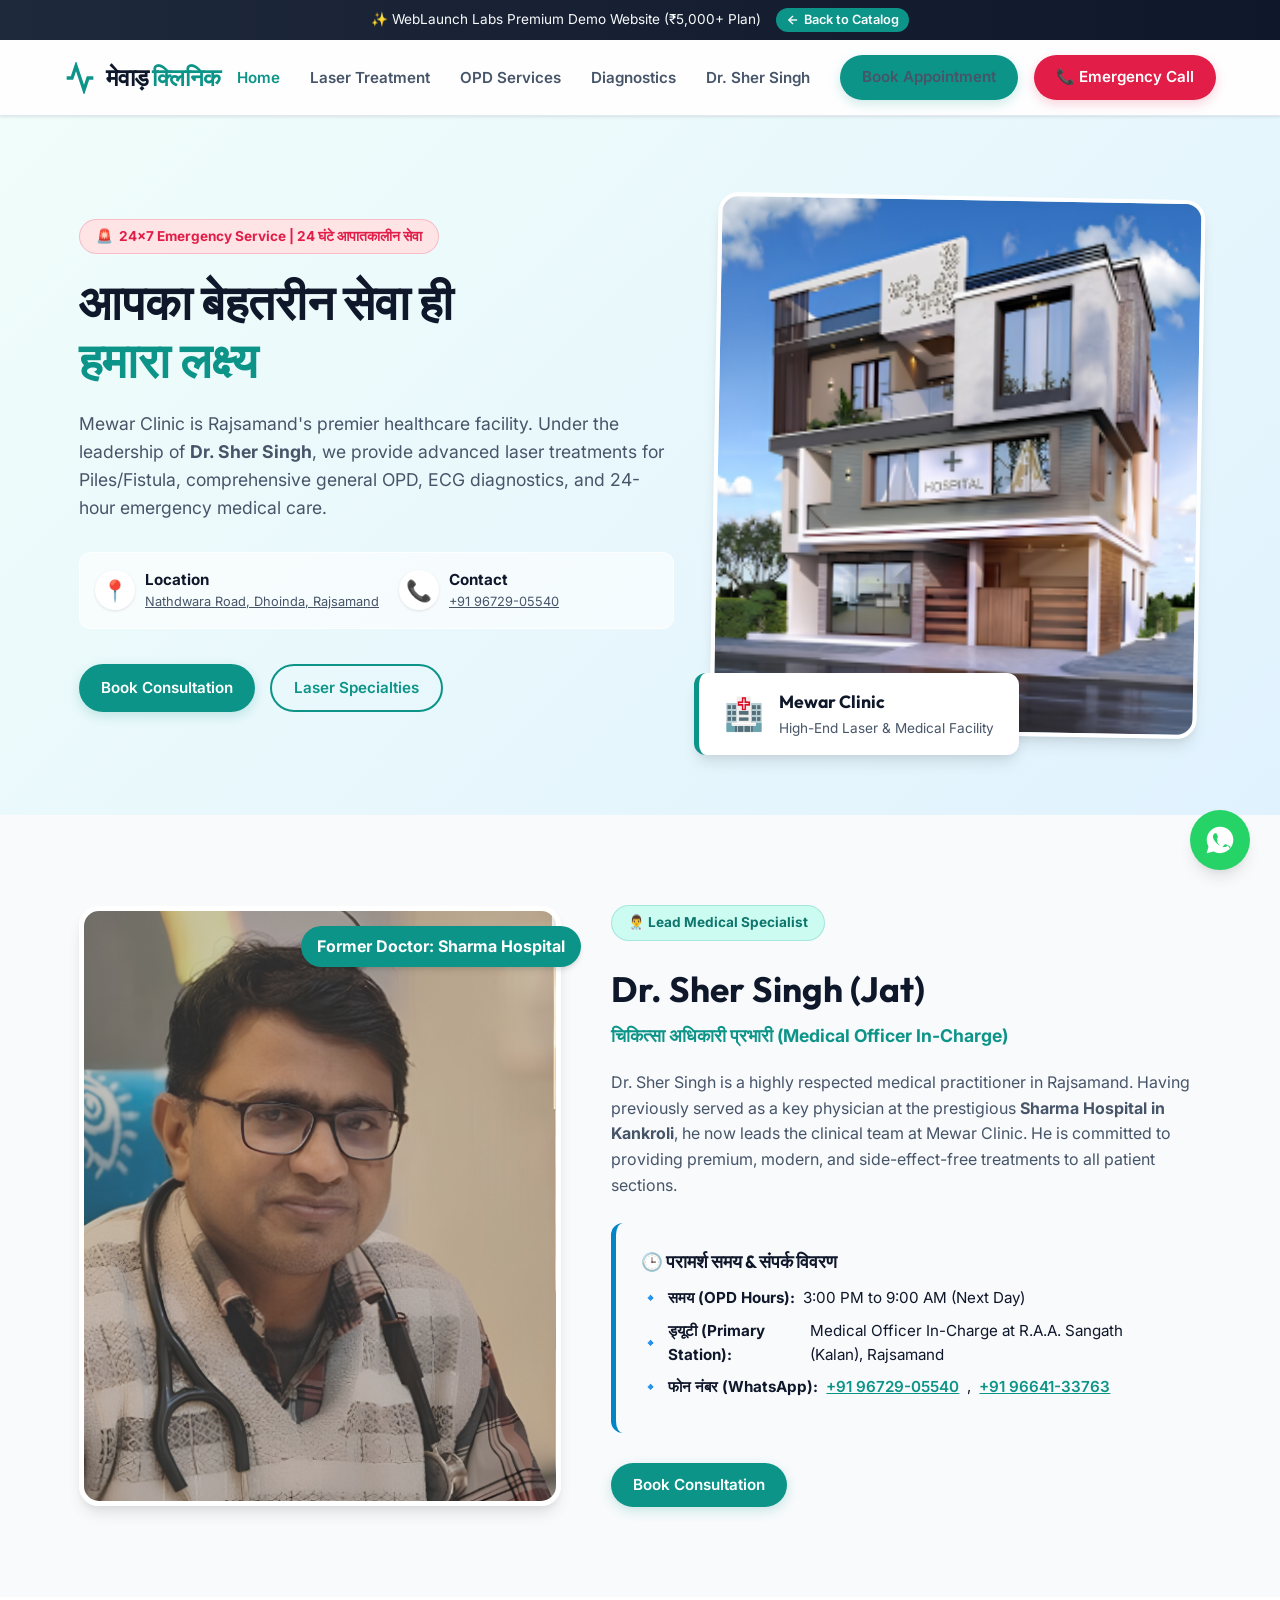
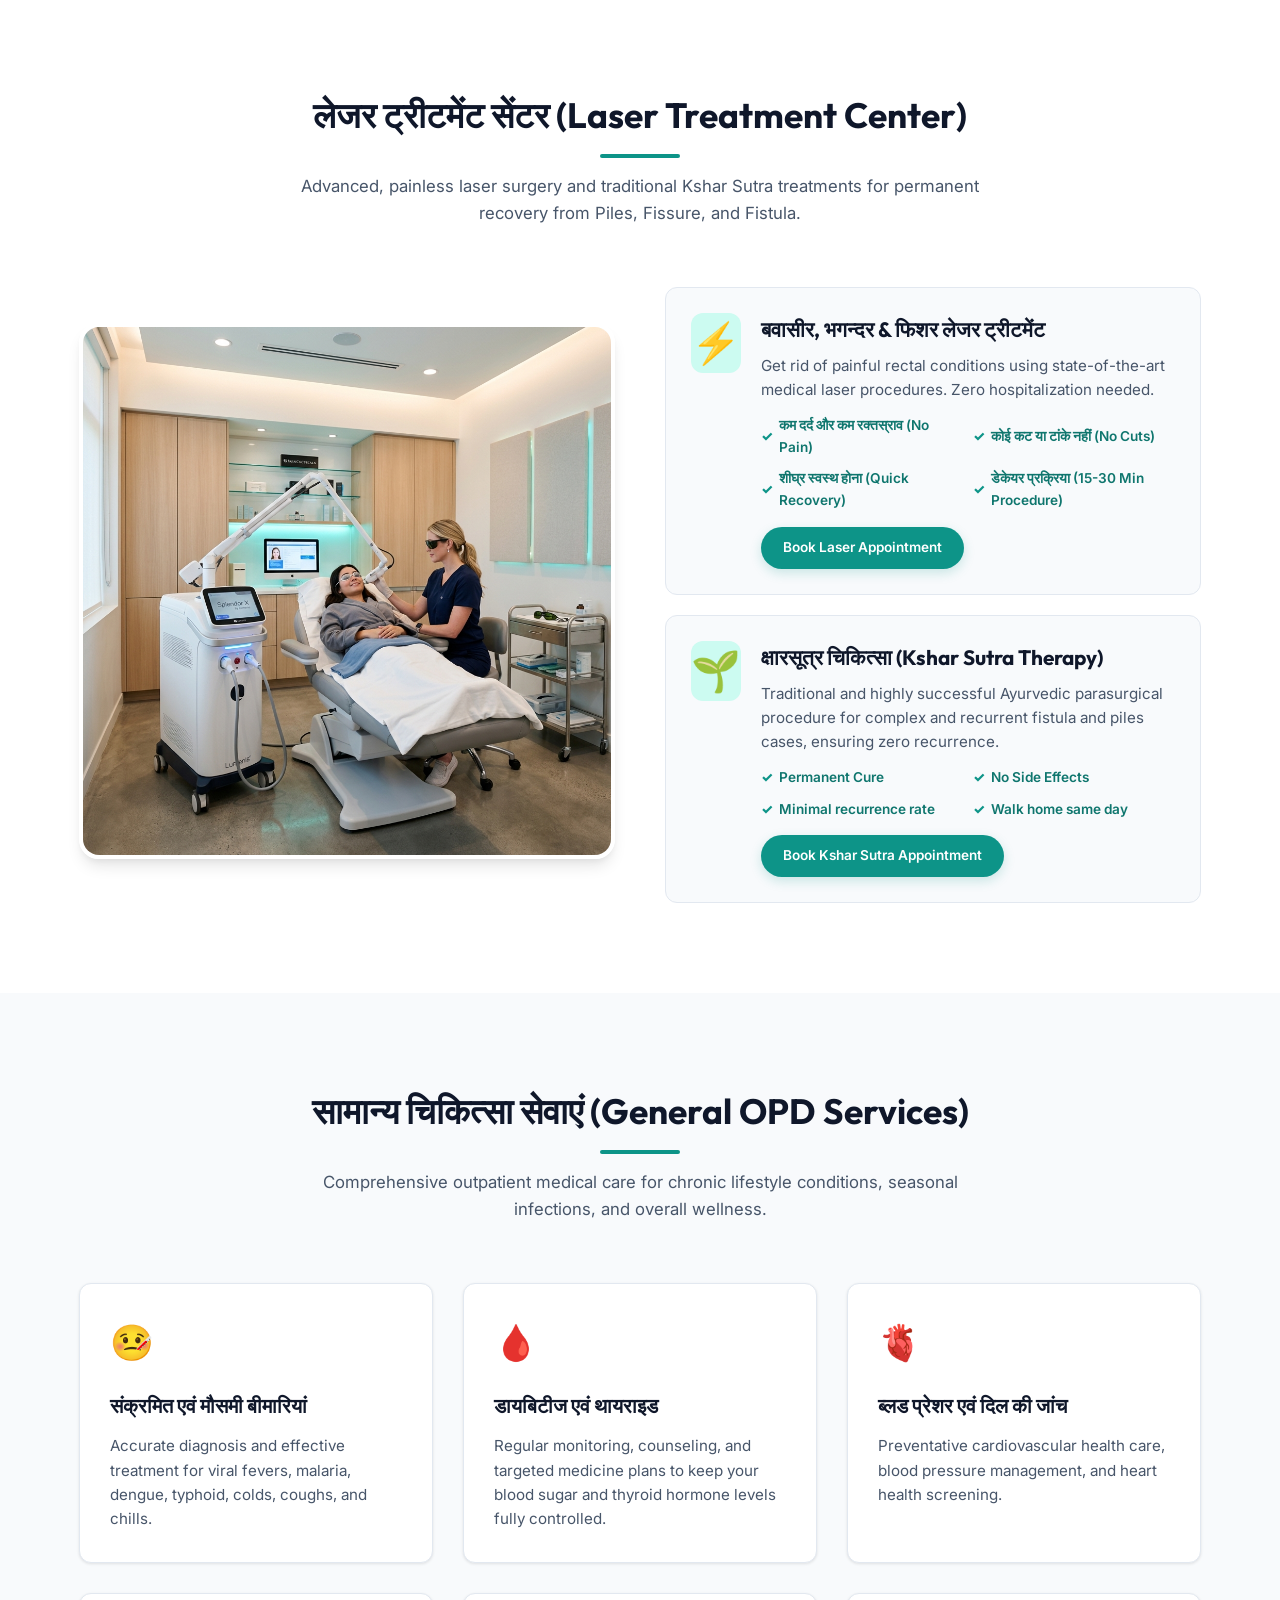
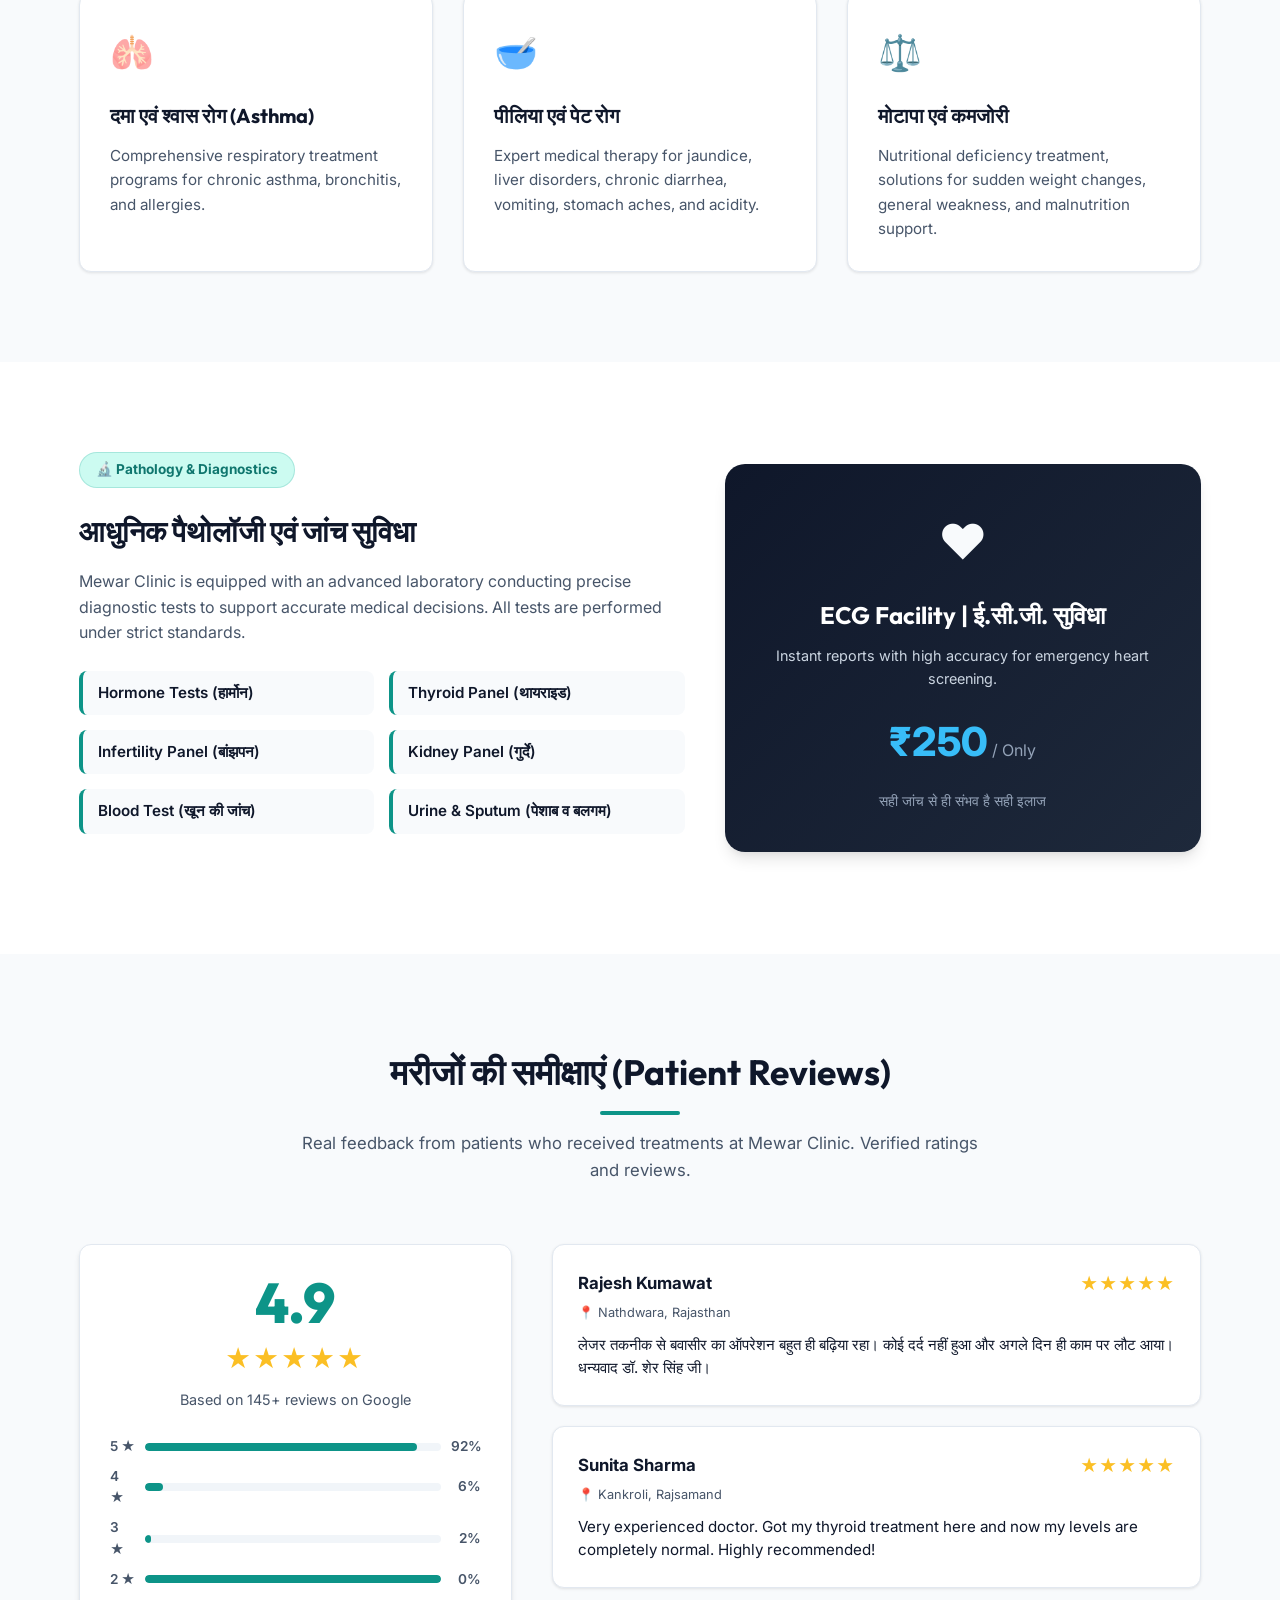
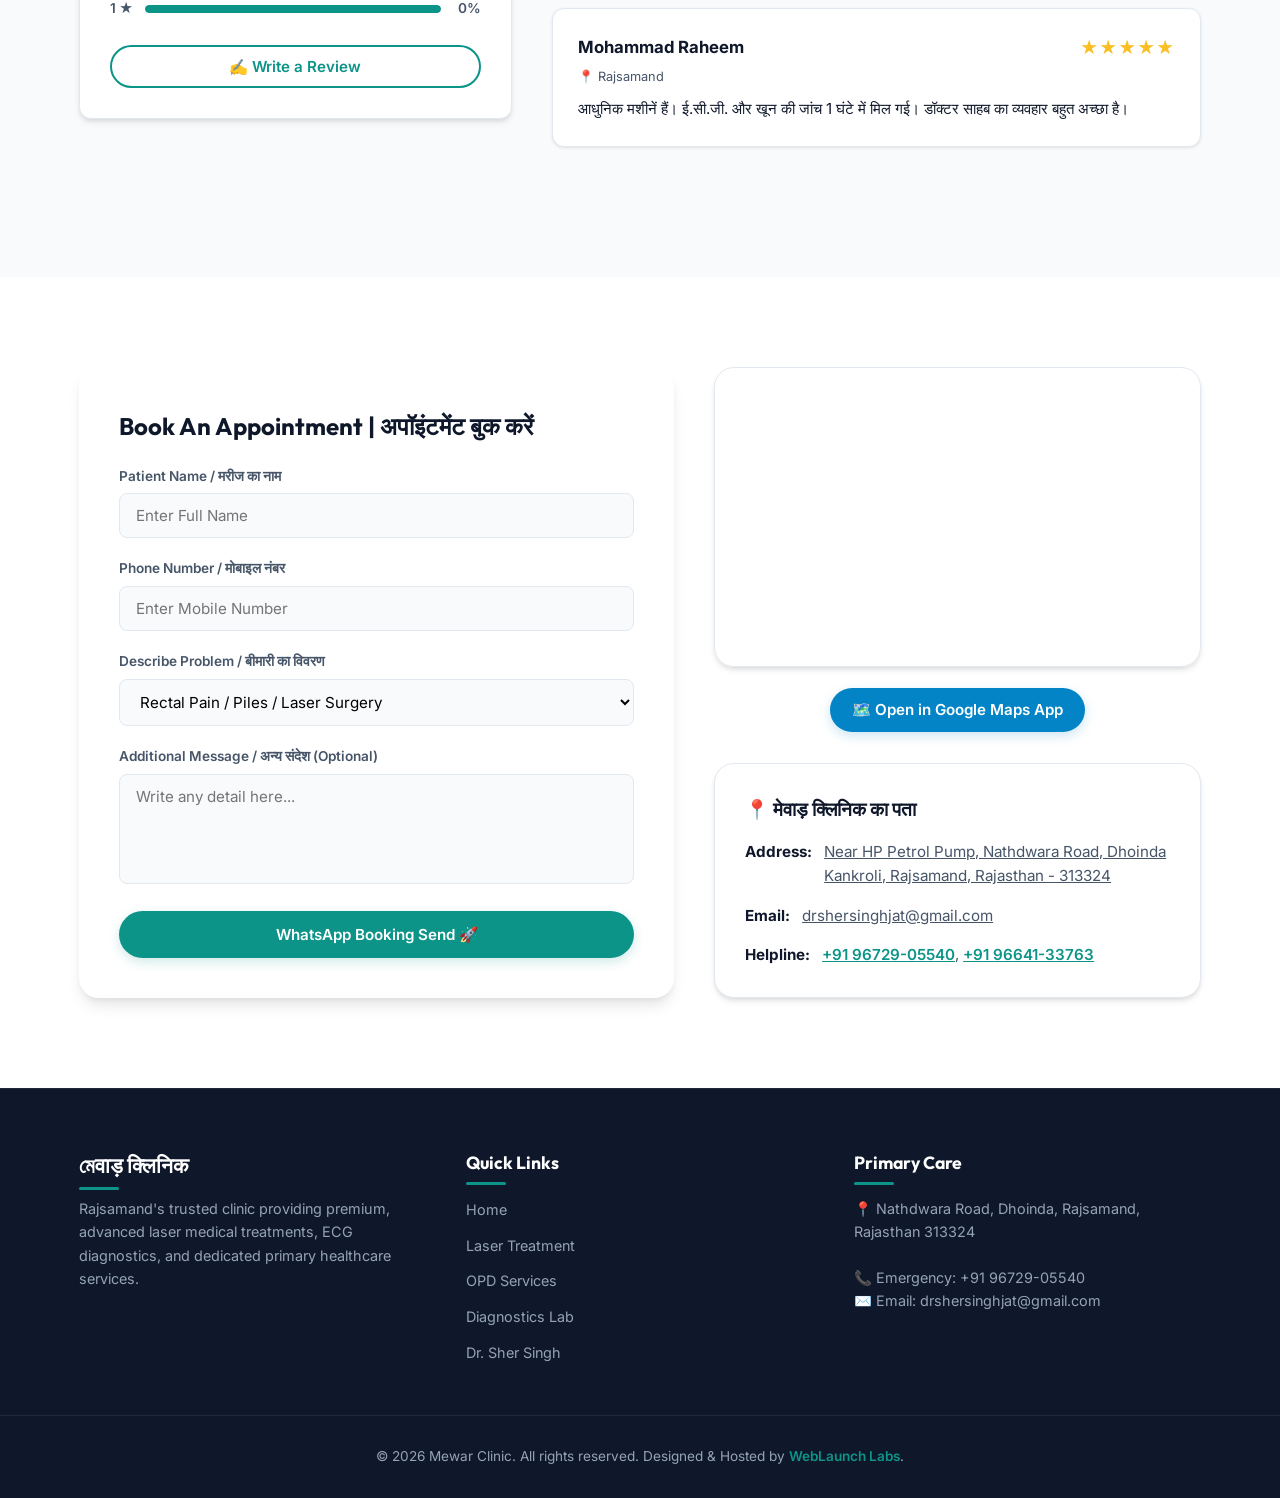
==== demos/mewar-clinic/index.html @ f798f48f "first commit" ====
<!DOCTYPE html>
<html lang="en">
<head>
    <meta charset="UTF-8">
    <meta name="viewport" content="width=device-width, initial-scale=1.0">
    <title>Mewar Clinic | Piles, Fistula & Laser Treatment Center Rajsamand</title>
    
    <!-- SEO Meta Tags -->
    <meta name="description" content="Mewar Clinic by Dr. Sher Singh in Rajsamand specializes in advanced laser treatments for Piles, Fissure, and Fistula (बवासीर, भगन्दर, फिशर). 24/7 Emergency Service, ECG, and blood testing available.">
    <meta name="keywords" content="Mewar Clinic, Dr Sher Singh, Sharma Hospital Kankroli, Piles laser treatment Rajsamand, Fistula treatment Rajsamand, Fissure doctor Rajsamand, ECG Rajsamand, Mewar clinic phone number">
    
    <!-- Premium Fonts -->
    <link rel="preconnect" href="https://fonts.googleapis.com">
    <link rel="preconnect" href="https://fonts.gstatic.com" crossorigin>
    <link href="https://fonts.googleapis.com/css2?family=Inter:wght@400;500;600&family=Outfit:wght@600;700;800;900&display=swap" rel="stylesheet">
    
    <!-- Custom Style -->
    <link rel="stylesheet" href="style.css?v=2">
    
    <!-- Favicon -->
    <link rel="icon" type="image/png" href="../../assets/logo.webp">

    <!-- Google tag (gtag.js) - Integrated for Premium Plan -->
    <script async src="https://www.googletagmanager.com/gtag/js?id=G-WWKTD41PLS"></script>
    <script>
      window.dataLayer = window.dataLayer || [];
      function gtag(){dataLayer.push(arguments);}
      gtag('js', new Date());
      gtag('config', 'G-WWKTD41PLS');
    </script>
</head>
<body>

    <!-- Showcase Navigation Bar (Go Back to Portfolio) -->
    <div class="showcase-banner">
        <span>✨ WebLaunch Labs Premium Demo Website (₹5,000+ Plan)</span>
        <a href="../../templates.html"><svg width="14" height="14" viewBox="0 0 24 24" fill="none" stroke="currentColor" stroke-width="2.5"><line x1="19" y1="12" x2="5" y2="12"/><polyline points="12 19 5 12 12 5"/></svg> Back to Catalog</a>
    </div>

    <!-- Header / Navigation -->
    <header>
        <div class="container nav-container">
            <div class="logo-container">
                <svg class="logo-icon" width="32" height="32" viewBox="0 0 24 24" fill="none" stroke="currentColor" stroke-width="2.5">
                    <path d="M22 12h-4l-3 9L9 3l-3 9H2"/>
                </svg>
                <div class="logo-text">मेवाड़ <span>क्लिनिक</span></div>
            </div>
            <button type="button" class="mobile-nav-toggle" aria-label="Toggle Menu" onclick="toggleMobileMenu()">☰</button>
            <nav>
                <ul class="nav-links">
                    <li><a href="#home" class="active">Home</a></li>
                    <li><a href="#laser-center">Laser Treatment</a></li>
                    <li><a href="#general-opd">OPD Services</a></li>
                    <li><a href="#diagnostics">Diagnostics</a></li>
                    <li><a href="#doctor">Dr. Sher Singh</a></li>
                    <li><a href="#contact" class="btn btn-primary btn-sm">Book Appointment</a></li>
                </ul>
            </nav>
            <a href="tel:+919672905540" class="btn btn-accent btn-sm-hide">📞 Emergency Call</a>
        </div>
    </header>

    <!-- Hero Section -->
    <section id="home" class="hero">
        <div class="container hero-grid">
            <div class="hero-content">
                <div class="badge badge-emergency">
                    <span>🚨</span> 24x7 Emergency Service | 24 घंटे आपातकालीन सेवा
                </div>
                <h1>आपका बेहतरीन सेवा ही <br><span>हमारा लक्ष्य</span></h1>
                <p>Mewar Clinic is Rajsamand's premier healthcare facility. Under the leadership of <strong>Dr. Sher Singh</strong>, we provide advanced laser treatments for Piles/Fistula, comprehensive general OPD, ECG diagnostics, and 24-hour emergency medical care.</p>
                
                <div class="hero-contact-info">
                    <a href="https://maps.app.goo.gl/G6PMLMfxPzQQ2zvZ6" target="_blank" class="info-item">
                        <div class="info-icon">📍</div>
                        <div>
                            <strong>Location</strong>
                            <p style="font-size: 0.8rem; margin: 0; text-decoration: underline;">Nathdwara Road, Dhoinda, Rajsamand</p>
                        </div>
                    </a>
                    <a href="tel:+919672905540" class="info-item">
                        <div class="info-icon">📞</div>
                        <div>
                            <strong>Contact</strong>
                            <p style="font-size: 0.8rem; margin: 0; text-decoration: underline;">+91 96729-05540</p>
                        </div>
                    </a>
                </div>

                <div class="hero-btns">
                    <a href="#contact" class="btn btn-primary">Book Consultation</a>
                    <a href="#laser-center" class="btn btn-outline">Laser Specialties</a>
                </div>
            </div>
            
            <div class="hero-image-container">
                <img src="assets/clinic_hero.png" alt="Mewar Clinic Building" class="hero-img">
                <div class="hero-card-floating">
                    <div class="floating-icon">🏥</div>
                    <div class="floating-text">
                        <h4>Mewar Clinic</h4>
                        <p>High-End Laser & Medical Facility</p>
                    </div>
                </div>
            </div>
        </div>
    </section>

    <!-- Doctor Profile Section -->
    <section id="doctor" class="section">
        <div class="container doctor-grid">
            <div class="doctor-img-container">
                <img src="assets/dr_sher_singh.png" alt="Dr. Sher Singh Jat" class="doctor-photo">
                <div class="doctor-experience-tag">Former Doctor: Sharma Hospital</div>
            </div>
            
            <div class="doctor-details">
                <span class="badge">👨‍⚕️ Lead Medical Specialist</span>
                <h3>Dr. Sher Singh (Jat)</h3>
                <div class="doctor-title">चिकित्सा अधिकारी प्रभारी (Medical Officer In-Charge)</div>
                
                <p class="doctor-bio">Dr. Sher Singh is a highly respected medical practitioner in Rajsamand. Having previously served as a key physician at the prestigious <strong>Sharma Hospital in Kankroli</strong>, he now leads the clinical team at Mewar Clinic. He is committed to providing premium, modern, and side-effect-free treatments to all patient sections.</p>
                
                <div class="doctor-info-box">
                    <h4>🕒 परामर्श समय & संपर्क विवरण</h4>
                    <ul>
                        <li><strong>समय (OPD Hours):</strong> 3:00 PM to 9:00 AM (Next Day)</li>
                        <li><strong>ड्यूटी (Primary Station):</strong> Medical Officer In-Charge at R.A.A. Sangath (Kalan), Rajsamand</li>
                        <li><strong>फोन नंबर (WhatsApp):</strong> <a href="tel:+919672905540" style="color: var(--primary); font-weight: 600; text-decoration: underline;">+91 96729-05540</a>, <a href="tel:+919664133763" style="color: var(--primary); font-weight: 600; text-decoration: underline;">+91 96641-33763</a></li>
                    </ul>
                </div>
                
                <a href="#contact" class="btn btn-primary">Book Consultation</a>
            </div>
        </div>
    </section>

    <!-- Laser treatment Section -->
    <section id="laser-center" class="section section-white">
        <div class="container">
            <div class="section-header">
                <h2>लेजर ट्रीटमेंट सेंटर (Laser Treatment Center)</h2>
                <p>Advanced, painless laser surgery and traditional Kshar Sutra treatments for permanent recovery from Piles, Fissure, and Fistula.</p>
            </div>
            
            <div class="specialty-grid">
                <div class="specialty-image">
                    <img src="assets/laser_treatment.png" alt="Modern Laser Surgery Room" class="specialty-img">
                </div>
                
                <div class="treatment-cards-container">
                    <!-- Card 1: Laser treatment -->
                    <div class="treatment-card">
                        <div class="treatment-icon">⚡</div>
                        <div class="treatment-info">
                            <h3>बवासीर, भगन्दर & फिशर लेजर ट्रीटमेंट</h3>
                            <p>Get rid of painful rectal conditions using state-of-the-art medical laser procedures. Zero hospitalization needed.</p>
                            <ul class="benefits-list">
                                <li>कम दर्द और कम रक्तस्राव (No Pain)</li>
                                <li>कोई कट या टांके नहीं (No Cuts)</li>
                                <li>शीघ्र स्वस्थ होना (Quick Recovery)</li>
                                <li>डेकेयर प्रक्रिया (15-30 Min Procedure)</li>
                            </ul>
                            <a href="#contact" class="btn btn-primary btn-sm" style="margin-top: 15px; font-size: 0.85rem;" onclick="selectProblem('Laser Surgery Inquiry (Piles/Fistula/Fissure)')">Book Laser Appointment</a>
                        </div>
                    </div>

                    <!-- Card 2: Kshar Sutra -->
                    <div class="treatment-card">
                        <div class="treatment-icon">🌱</div>
                        <div class="treatment-info">
                            <h3>क्षारसूत्र चिकित्सा (Kshar Sutra Therapy)</h3>
                            <p>Traditional and highly successful Ayurvedic parasurgical procedure for complex and recurrent fistula and piles cases, ensuring zero recurrence.</p>
                            <ul class="benefits-list">
                                <li>Permanent Cure</li>
                                <li>No Side Effects</li>
                                <li>Minimal recurrence rate</li>
                                <li>Walk home same day</li>
                            </ul>
                            <a href="#contact" class="btn btn-primary btn-sm" style="margin-top: 15px; font-size: 0.85rem;" onclick="selectProblem('Laser Surgery Inquiry (Piles/Fistula/Fissure)')">Book Kshar Sutra Appointment</a>
                        </div>
                    </div>
                </div>
            </div>
        </div>
    </section>

    <!-- General OPD Services Section -->
    <section id="general-opd" class="section">
        <div class="container">
            <div class="section-header">
                <h2>सामान्य चिकित्सा सेवाएं (General OPD Services)</h2>
                <p>Comprehensive outpatient medical care for chronic lifestyle conditions, seasonal infections, and overall wellness.</p>
            </div>
            
            <div class="opd-grid">
                <a href="#contact" class="opd-card" onclick="selectProblem('General OPD Consultation')" style="display: block; cursor: pointer;">
                    <div class="opd-icon">🤒</div>
                    <h3>संक्रमित एवं मौसमी बीमारियां</h3>
                    <p>Accurate diagnosis and effective treatment for viral fevers, malaria, dengue, typhoid, colds, coughs, and chills.</p>
                </a>
                
                <a href="#contact" class="opd-card" onclick="selectProblem('General OPD Consultation')" style="display: block; cursor: pointer;">
                    <div class="opd-icon">🩸</div>
                    <h3>डायबिटीज एवं थायराइड</h3>
                    <p>Regular monitoring, counseling, and targeted medicine plans to keep your blood sugar and thyroid hormone levels fully controlled.</p>
                </a>
                
                <a href="#contact" class="opd-card" onclick="selectProblem('General OPD Consultation')" style="display: block; cursor: pointer;">
                    <div class="opd-icon">🫀</div>
                    <h3>ब्लड प्रेशर एवं दिल की जांच</h3>
                    <p>Preventative cardiovascular health care, blood pressure management, and heart health screening.</p>
                </a>
                
                <a href="#contact" class="opd-card" onclick="selectProblem('General OPD Consultation')" style="display: block; cursor: pointer;">
                    <div class="opd-icon">🫁</div>
                    <h3>दमा एवं श्वास रोग (Asthma)</h3>
                    <p>Comprehensive respiratory treatment programs for chronic asthma, bronchitis, and allergies.</p>
                </a>

                <a href="#contact" class="opd-card" onclick="selectProblem('General OPD Consultation')" style="display: block; cursor: pointer;">
                    <div class="opd-icon">🥣</div>
                    <h3>पीलिया एवं पेट रोग</h3>
                    <p>Expert medical therapy for jaundice, liver disorders, chronic diarrhea, vomiting, stomach aches, and acidity.</p>
                </a>

                <a href="#contact" class="opd-card" onclick="selectProblem('General OPD Consultation')" style="display: block; cursor: pointer;">
                    <div class="opd-icon">⚖️</div>
                    <h3>मोटापा एवं कमजोरी</h3>
                    <p>Nutritional deficiency treatment, solutions for sudden weight changes, general weakness, and malnutrition support.</p>
                </a>
            </div>
        </div>
    </section>

    <!-- Diagnostics & Labs Section -->
    <section id="diagnostics" class="section section-white">
        <div class="container lab-grid">
            <div class="lab-info">
                <div class="badge">🔬 Pathology & Diagnostics</div>
                <h3>आधुनिक पैथोलॉजी एवं जांच सुविधा</h3>
                <p>Mewar Clinic is equipped with an advanced laboratory conducting precise diagnostic tests to support accurate medical decisions. All tests are performed under strict standards.</p>
                
                <ul class="tests-list">
                    <li>Hormone Tests (हार्मोन)</li>
                    <li>Thyroid Panel (थायराइड)</li>
                    <li>Infertility Panel (बांझपन)</li>
                    <li>Kidney Panel (गुर्दे)</li>
                    <li>Blood Test (खून की जांच)</li>
                    <li>Urine & Sputum (पेशाब व बलगम)</li>
                </ul>
            </div>
            
            <div>
                <a href="#contact" class="ecg-card" onclick="selectProblem('ECG & Laboratory Test Booking')" style="display: block; cursor: pointer; text-decoration: none;">
                    <div class="ecg-heartrate">❤️</div>
                    <h4>ECG Facility | ई.सी.जी. सुविधा</h4>
                    <p style="color: #cbd5e1; margin-bottom: 20px;">Instant reports with high accuracy for emergency heart screening.</p>
                    <div class="ecg-price">₹250<span> / Only</span></div>
                    <p style="margin-top: 15px;">सही जांच से ही संभव है सही इलाज</p>
                </a>
            </div>
        </div>
    </section>



    <!-- Reviews / Testimonials Section -->
    <section id="reviews" class="section">
        <div class="container">
            <div class="section-header text-center">
                <h2>मरीजों की समीक्षाएं (Patient Reviews)</h2>
                <p>Real feedback from patients who received treatments at Mewar Clinic. Verified ratings and reviews.</p>
            </div>
            
            <div class="reviews-dashboard-grid">
                <!-- Rating stats card -->
                <div class="rating-summary-card">
                    <div class="summary-score">4.9</div>
                    <div class="summary-stars">★★★★★</div>
                    <p class="summary-count">Based on 145+ reviews on Google</p>
                    
                    <div class="progress-bars-container">
                        <div class="progress-row">
                            <span class="star-label">5 ★</span>
                            <div class="progress-bg"><div class="progress-fill" style="width: 92%;"></div></div>
                            <span class="progress-pct">92%</span>
                        </div>
                        <div class="progress-row">
                            <span class="star-label">4 ★</span>
                            <div class="progress-bg"><div class="progress-fill" style="width: 6%;"></div></div>
                            <span class="progress-pct">6%</span>
                        </div>
                        <div class="progress-row">
                            <span class="star-label">3 ★</span>
                            <div class="progress-bg"><div class="progress-fill" style="width: 2%;"></div></div>
                            <span class="progress-pct">2%</span>
                        </div>
                        <div class="progress-row">
                            <span class="star-label">2 ★</span>
                            <div class="progress-bg"><div class="progress-fill" style="style: width: 0%;"></div></div>
                            <span class="progress-pct">0%</span>
                        </div>
                        <div class="progress-row">
                            <span class="star-label">1 ★</span>
                            <div class="progress-bg"><div class="progress-fill" style="style: width: 0%;"></div></div>
                            <span class="progress-pct">0%</span>
                        </div>
                    </div>
                    
                    <button type="button" class="btn btn-outline" onclick="toggleReviewForm()" style="margin-top: 25px; width: 100%;">✍️ Write a Review</button>
                </div>
                
                <!-- Reviews list & dynamic addition -->
                <div class="reviews-feed-container">
                    <!-- Form (Hidden by default) -->
                    <div class="write-review-form-card" id="reviewFormCard" style="display: none;">
                        <h4 style="margin-bottom: 12px;">Share Your Experience</h4>
                        <form id="patientReviewForm" onsubmit="addPatientReview(event)">
                            <div class="form-group-star">
                                <label>Your Rating:</label>
                                <div class="star-selector" id="formStarRating">
                                    <span class="star-btn active" data-val="1" onclick="setFormStars(1)">★</span>
                                    <span class="star-btn active" data-val="2" onclick="setFormStars(2)">★</span>
                                    <span class="star-btn active" data-val="3" onclick="setFormStars(3)">★</span>
                                    <span class="star-btn active" data-val="4" onclick="setFormStars(4)">★</span>
                                    <span class="star-btn active" data-val="5" onclick="setFormStars(5)">★</span>
                                </div>
                            </div>
                            <div style="display: grid; grid-template-columns: 1fr 1fr; gap: 15px; margin-bottom: 15px;">
                                <input type="text" id="revName" class="form-control" placeholder="Your Name" required>
                                <input type="text" id="revLoc" class="form-control" placeholder="Location (e.g. Nathdwara)" required>
                            </div>
                            <textarea id="revText" class="form-control" placeholder="Describe your treatment experience..." style="height: 80px; margin-bottom: 15px; resize: none;" required></textarea>
                            <div style="display: flex; gap: 10px;">
                                <button type="submit" class="btn btn-primary btn-sm" style="padding: 6px 15px; font-size: 0.85rem;">Submit</button>
                                <button type="button" class="btn btn-outline btn-sm" onclick="toggleReviewForm()" style="padding: 6px 15px; font-size: 0.85rem;">Cancel</button>
                            </div>
                        </form>
                    </div>

                    <!-- Feed -->
                    <div id="patientReviewsList" class="reviews-feed-list">
                        <!-- Pre-seeded review 1 -->
                        <div class="review-item-card">
                            <div class="review-item-header">
                                <div>
                                    <h5>Rajesh Kumawat</h5>
                                    <span class="review-item-loc">📍 Nathdwara, Rajasthan</span>
                                </div>
                                <span class="review-item-stars">★★★★★</span>
                            </div>
                            <p class="review-item-text">लेजर तकनीक से बवासीर का ऑपरेशन बहुत ही बढ़िया रहा। कोई दर्द नहीं हुआ और अगले दिन ही काम पर लौट आया। धन्यवाद डॉ. शेर सिंह जी।</p>
                        </div>
                        
                        <!-- Pre-seeded review 2 -->
                        <div class="review-item-card">
                            <div class="review-item-header">
                                <div>
                                    <h5>Sunita Sharma</h5>
                                    <span class="review-item-loc">📍 Kankroli, Rajsamand</span>
                                </div>
                                <span class="review-item-stars">★★★★★</span>
                            </div>
                            <p class="review-item-text">Very experienced doctor. Got my thyroid treatment here and now my levels are completely normal. Highly recommended!</p>
                        </div>

                        <!-- Pre-seeded review 3 -->
                        <div class="review-item-card">
                            <div class="review-item-header">
                                <div>
                                    <h5>Mohammad Raheem</h5>
                                    <span class="review-item-loc">📍 Rajsamand</span>
                                </div>
                                <span class="review-item-stars">★★★★★</span>
                            </div>
                            <p class="review-item-text">आधुनिक मशीनें हैं। ई.सी.जी. और खून की जांच 1 घंटे में मिल गई। डॉक्टर साहब का व्यवहार बहुत अच्छा है।</p>
                        </div>
                    </div>
                </div>
            </div>
        </div>
    </section>

    <!-- Location & Booking Section -->
    <section id="contact" class="section section-white">
        <div class="container location-grid">
            <div class="contact-form-container">
                <h3>Book An Appointment | अपॉइंटमेंट बुक करें</h3>
                <form id="appointmentForm" onsubmit="sendWhatsApp(event)">
                    <div class="form-group">
                        <label for="pName">Patient Name / मरीज का नाम</label>
                        <input type="text" id="pName" class="form-control" placeholder="Enter Full Name" required>
                    </div>
                    
                    <div class="form-group">
                        <label for="pPhone">Phone Number / मोबाइल नंबर</label>
                        <input type="tel" id="pPhone" class="form-control" placeholder="Enter Mobile Number" required>
                    </div>
                    
                    <div class="form-group">
                        <label for="pProblem">Describe Problem / बीमारी का विवरण</label>
                        <select id="pProblem" class="form-control">
                            <option value="Laser Surgery Inquiry (Piles/Fistula/Fissure)">Rectal Pain / Piles / Laser Surgery</option>
                            <option value="General OPD Consultation">General OPD (Fever, Thyroid, Blood Pressure)</option>
                            <option value="ECG & Laboratory Test Booking">ECG & Lab Blood/Urine Tests</option>
                            <option value="Other Medical Inquiries">Other Emergencies / consultation</option>
                        </select>
                    </div>

                    <div class="form-group">
                        <label for="pNotes">Additional Message / अन्य संदेश (Optional)</label>
                        <textarea id="pNotes" class="form-control" placeholder="Write any detail here..."></textarea>
                    </div>
                    
                    <button type="submit" class="btn btn-primary w-full" style="width: 100%; padding: 14px;">WhatsApp Booking Send 🚀</button>
                </form>
            </div>
            
            <div class="location-map-details">
                <div class="map-container" style="height: 300px; border-radius: 20px; overflow: hidden; border: 1px solid var(--border-color); box-shadow: var(--shadow-md); margin-bottom: 20px;">
                    <iframe src="https://maps.google.com/maps?q=25.0444067,73.87701&t=&z=16&ie=UTF8&iwloc=&output=embed" width="100%" height="100%" style="border:0;" allowfullscreen="" loading="lazy" referrerpolicy="no-referrer-when-downgrade"></iframe>
                </div>
                <div style="text-align: center; margin-bottom: 30px;">
                    <a href="https://maps.app.goo.gl/G6PMLMfxPzQQ2zvZ6" target="_blank" class="btn btn-secondary btn-sm">🗺️ Open in Google Maps App</a>
                </div>
                
                <div class="clinic-address-card">
                    <h4>📍 मेवाड़ क्लिनिक का पता</h4>
                    <div class="address-details">
                        <a href="https://maps.app.goo.gl/G6PMLMfxPzQQ2zvZ6" target="_blank" class="address-row" style="display: flex;">
                            <strong>Address:</strong>
                            <span style="text-decoration: underline;">Near HP Petrol Pump, Nathdwara Road, Dhoinda Kankroli, Rajsamand, Rajasthan - 313324</span>
                        </a>
                        <a href="mailto:drshersinghjat@gmail.com" class="address-row" style="display: flex;">
                            <strong>Email:</strong>
                            <span style="text-decoration: underline;">drshersinghjat@gmail.com</span>
                        </a>
                        <div class="address-row" style="display: flex;">
                            <strong>Helpline:</strong>
                            <span>
                                <a href="tel:+919672905540" style="text-decoration: underline; font-weight: 600; color: var(--primary);">+91 96729-05540</a>, 
                                <a href="tel:+919664133763" style="text-decoration: underline; font-weight: 600; color: var(--primary);">+91 96641-33763</a>
                            </span>
                        </div>
                    </div>
                </div>
            </div>
        </div>
    </section>

    <!-- Footer -->
    <footer>
        <div class="container footer-grid">
            <div class="footer-col">
                <h4 style="color: white; font-family: var(--font-outfit); font-weight: 800; font-size: 1.3rem; margin-bottom: 15px;">মেवाड़ <span>क्लिनिक</span></h4>
                <p>Rajsamand's trusted clinic providing premium, advanced laser medical treatments, ECG diagnostics, and dedicated primary healthcare services.</p>
            </div>
            <div class="footer-col">
                <h4>Quick Links</h4>
                <ul class="footer-links">
                    <li><a href="#home">Home</a></li>
                    <li><a href="#laser-center">Laser Treatment</a></li>
                    <li><a href="#general-opd">OPD Services</a></li>
                    <li><a href="#diagnostics">Diagnostics Lab</a></li>
                    <li><a href="#doctor">Dr. Sher Singh</a></li>
                </ul>
            </div>
            <div class="footer-col">
                <h4>Primary Care</h4>
                <p>📍 Nathdwara Road, Dhoinda, Rajsamand, Rajasthan 313324<br><br>
                   📞 Emergency: +91 96729-05540<br>
                   ✉️ Email: drshersinghjat@gmail.com</p>
            </div>
        </div>
        <div class="footer-bottom">
            <p>&copy; 2026 Mewar Clinic. All rights reserved. Designed & Hosted by <a href="../../index.html" style="color: var(--primary); font-weight: 600;">WebLaunch Labs</a>.</p>
        </div>
    </footer>

    <!-- Floating WhatsApp Widget -->
    <a href="https://wa.me/919672905540?text=Hello%20Dr.%20Sher%20Singh,%20I%20visited%20Mewar%20Clinic%20website%20and%20want%20to%20book%20a%20consultation." class="whatsapp-widget" target="_blank" aria-label="WhatsApp Us">
        <svg width="32" height="32" viewBox="0 0 24 24" fill="currentColor" style="display: block;">
            <path d="M12.012 2c-5.506 0-9.989 4.478-9.99 9.984a9.96 9.96 0 0 0 1.333 4.993L2 22l5.19-1.354a9.95 9.95 0 0 0 4.82 1.233h.005c5.502 0 9.99-4.479 9.99-9.986.002-2.67-1.037-5.178-2.927-7.07A9.925 9.925 0 0 0 12.012 2zm5.718 13.916c-.243.686-1.414 1.308-1.95 1.37-.487.056-1.124.084-3.273-.805-2.75-1.134-4.52-3.926-4.657-4.11-.137-.185-1.12-1.49-1.12-2.842 0-1.353.706-2.017.957-2.277.252-.26.549-.326.732-.326.183 0 .366.002.525.01.169.008.397-.062.622.482.23.555.787 1.916.855 2.055.068.14.114.301.022.482-.09.182-.136.295-.273.454-.138.16-.29.356-.412.478-.137.137-.282.286-.122.56.16.273.71.1.285 2.106.96 1.705 2.023 2.802 3.42 3.498.41.204.654.17.898-.11.244-.28.96-1.12 1.217-1.503.257-.384.516-.32.868-.19.352.13 2.23 1.054 2.617 1.246.388.192.646.287.738.446.09.16.09.922-.153 1.608z"/>
        </svg>
    </a>

    <!-- Simple JavaScript Lead Form submission directly to WhatsApp -->
    <script>
        function sendWhatsApp(event) {
            event.preventDefault();
            
            var name = document.getElementById("pName").value;
            var phone = document.getElementById("pPhone").value;
            var problem = document.getElementById("pProblem").value;
            var notes = document.getElementById("pNotes").value;
            
            // Format WhatsApp Message
            var message = "*🏥 Mewar Clinic Appointment Booking*\n" +
                          "-----------------------------------\n" +
                          "*Patient Name:* " + name + "\n" +
                          "*Phone Number:* " + phone + "\n" +
                          "*Problem Category:* " + problem + "\n";
                          
            if (notes.trim() !== "") {
                message += "*Patient Notes:* " + notes + "\n";
            }
            
            message += "-----------------------------------\n" +
                       "_Booking request sent from demo website._";
            
            // Encode Message
            var encodedMsg = encodeURIComponent(message);
            
            // Send message to Dr Sher Singh on WhatsApp
            var url = "https://wa.me/919672905540?text=" + encodedMsg;
            window.open(url, "_blank");
        }

        // Review Form functions
        var selectedStars = 5;
        function toggleReviewForm() {
            var card = document.getElementById("reviewFormCard");
            card.style.display = card.style.display === "none" ? "block" : "none";
        }
        
        function setFormStars(rating) {
            selectedStars = rating;
            var stars = document.querySelectorAll("#formStarRating .star-btn");
            stars.forEach(function(star) {
                var val = parseInt(star.getAttribute("data-val"));
                if (val <= rating) {
                    star.classList.add("active");
                } else {
                    star.classList.remove("active");
                }
            });
        }
        
        function addPatientReview(event) {
            event.preventDefault();
            var name = document.getElementById("revName").value;
            var loc = document.getElementById("revLoc").value;
            var text = document.getElementById("revText").value;
            
            // Build star string
            var starStr = "";
            for (var i = 0; i < selectedStars; i++) starStr += "★";
            for (var i = selectedStars; i < 5; i++) starStr += "☆";
            
            // Create review element
            var card = document.createElement("div");
            card.className = "review-item-card new-review";
            card.innerHTML = 
                '<div class="review-item-header">' +
                    '<div>' +
                        '<h5 style="font-size: 1.05rem; font-weight:700; margin-bottom: 2px;">' + escapeHTML(name) + '</h5>' +
                        '<span class="review-item-loc">📍 ' + escapeHTML(loc) + '</span>' +
                    '</div>' +
                    '<span class="review-item-stars" style="color: #fbbf24; font-size:1.1rem; letter-spacing:1px;">' + starStr + '</span>' +
                '</div>' +
                '<p class="review-item-text" style="font-size:0.95rem; line-height:1.5; color: var(--text-dark);">' + escapeHTML(text) + '</p>';
                
            // Prepend review
            var feed = document.getElementById("patientReviewsList");
            feed.insertBefore(card, feed.firstChild);
            
            // Reset and Close
            document.getElementById("patientReviewForm").reset();
            setFormStars(5);
            toggleReviewForm();
        }
        
        function escapeHTML(str) {
            return str.replace(/[&<>'"]/g, function(tag) {
                return {
                    '&': '&amp;',
                    '<': '&lt;',
                    '>': '&gt;',
                    "'": '&#39;',
                    '"': '&quot;'
                }[tag] || tag;
            });
        }

        // Mobile Nav Toggle
        function toggleMobileMenu() {
            var nav = document.querySelector('.nav-links');
            if (nav) {
                nav.classList.toggle('open');
            }
        }

        // Close menu on link click
        document.querySelectorAll('.nav-links a').forEach(function(link) {
            link.addEventListener('click', function() {
                var nav = document.querySelector('.nav-links');
                if (nav) {
                    nav.classList.remove('open');
                }
            });
        });

        // Select Problem in Dropdown and scroll/focus
        function selectProblem(problemValue) {
            var select = document.getElementById("pProblem");
            if (select) {
                select.value = problemValue;
            }
            var nameField = document.getElementById("pName");
            if (nameField) {
                nameField.focus();
            }
        }
    </script>
</body>
</html>
---- demos/mewar-clinic/style.css ----
/* 
 * Mewar Clinic - Premium Style Sheet
 * Tech Stack: Vanilla CSS, Responsive, Glassmorphic details, Medical Clean Palette
 */

:root {
    --primary: #0d9488; /* Medical Teal */
    --primary-light: #ccfbf1;
    --primary-dark: #0f766e;
    --secondary: #0284c7; /* Trust Sky Blue */
    --accent: #e11d48; /* Emergency Rose */
    --bg-light: #f8fafc;
    --bg-white: #ffffff;
    --text-dark: #0f172a; /* Slate 900 */
    --text-muted: #475569; /* Slate 600 */
    --border-color: #e2e8f0;
    --shadow-sm: 0 1px 3px rgba(0,0,0,0.1);
    --shadow-md: 0 4px 6px -1px rgba(0,0,0,0.1), 0 2px 4px -1px rgba(0,0,0,0.06);
    --shadow-lg: 0 10px 15px -3px rgba(0,0,0,0.1), 0 4px 6px -2px rgba(0,0,0,0.05);
    --font-outfit: 'Outfit', sans-serif;
    --font-inter: 'Inter', sans-serif;
    --radius: 12px;
}

* {
    box-sizing: border-box;
    margin: 0;
    padding: 0;
    font-family: var(--font-inter);
}

html {
    scroll-behavior: smooth;
}

body {
    background-color: var(--bg-light);
    color: var(--text-dark);
    line-height: 1.6;
    overflow-x: hidden;
}

h1, h2, h3, h4 {
    font-family: var(--font-outfit);
    font-weight: 700;
    color: var(--text-dark);
}

a {
    color: inherit;
    text-decoration: none;
}

.container {
    width: 90%;
    max-width: 1200px;
    margin: 0 auto;
    padding: 0 15px;
}

/* BANNER */
.showcase-banner {
    background: linear-gradient(90deg, #1e293b 0%, #0f172a 100%);
    color: #f8fafc;
    font-size: 0.85rem;
    padding: 8px 0;
    text-align: center;
    display: flex;
    justify-content: center;
    align-items: center;
    gap: 15px;
    z-index: 1001;
    position: relative;
}

.showcase-banner a {
    background: var(--primary);
    padding: 2px 10px;
    border-radius: 20px;
    font-weight: 600;
    font-size: 0.8rem;
    display: inline-flex;
    align-items: center;
    gap: 4px;
    transition: background 0.3s;
}

.showcase-banner a:hover {
    background: var(--primary-dark);
}

/* STICKY HEADER */
header {
    background: rgba(255, 255, 255, 0.8);
    backdrop-filter: blur(12px);
    -webkit-backdrop-filter: blur(12px);
    border-bottom: 1px solid var(--border-color);
    position: sticky;
    top: 0;
    z-index: 1000;
    box-shadow: var(--shadow-sm);
    transition: all 0.3s ease;
}

/* MOBILE NAV TOGGLE */
.mobile-nav-toggle {
    display: none;
    background: transparent;
    border: none;
    color: var(--text-dark);
    font-size: 1.8rem;
    cursor: pointer;
    line-height: 1;
}

.nav-container {
    display: flex;
    justify-content: space-between;
    align-items: center;
    padding: 15px 0;
}

.logo-container {
    display: flex;
    align-items: center;
    gap: 10px;
}

.logo-icon {
    color: var(--primary);
}

.logo-text {
    font-family: var(--font-outfit);
    font-size: 1.5rem;
    font-weight: 800;
    letter-spacing: -0.5px;
}

.logo-text span {
    color: var(--primary);
}

.nav-links {
    display: flex;
    list-style: none;
    gap: 30px;
    align-items: center;
}

.nav-links a {
    font-size: 0.95rem;
    font-weight: 600;
    color: var(--text-muted);
    transition: color 0.3s;
}

.nav-links a:hover {
    color: var(--primary);
}

.nav-links .active {
    color: var(--primary);
}

/* BUTTONS */
.btn {
    display: inline-flex;
    align-items: center;
    justify-content: center;
    gap: 8px;
    padding: 10px 22px;
    border-radius: 50px;
    font-weight: 600;
    font-size: 0.95rem;
    transition: all 0.3s ease;
    cursor: pointer;
    border: none;
}

.btn-primary {
    background: var(--primary);
    color: var(--bg-white);
    box-shadow: 0 4px 12px rgba(13, 148, 136, 0.2);
}

.btn-primary:hover {
    background: var(--primary-dark);
    transform: translateY(-2px);
    box-shadow: 0 6px 16px rgba(13, 148, 136, 0.3);
}

.btn-secondary {
    background: var(--secondary);
    color: var(--bg-white);
    box-shadow: 0 4px 12px rgba(2, 132, 199, 0.2);
}

.btn-secondary:hover {
    background: #0369a1;
    transform: translateY(-2px);
    box-shadow: 0 6px 16px rgba(2, 132, 199, 0.3);
}

.btn-outline {
    background: transparent;
    color: var(--primary);
    border: 2px solid var(--primary);
}

.btn-outline:hover {
    background: var(--primary-light);
    transform: translateY(-2px);
}

.btn-accent {
    background: var(--accent);
    color: var(--bg-white);
    box-shadow: 0 4px 12px rgba(225, 29, 72, 0.2);
}

.btn-accent:hover {
    background: #be123c;
    transform: translateY(-2px);
    box-shadow: 0 6px 16px rgba(225, 29, 72, 0.3);
}

/* HERO SECTION */
.hero {
    position: relative;
    padding: 80px 0;
    background: linear-gradient(135deg, #f0fdfa 0%, #e0f2fe 100%);
    overflow: hidden;
}

.hero-grid {
    display: grid;
    grid-template-columns: 1.1fr 0.9fr;
    gap: 40px;
    align-items: center;
}

.badge {
    background: var(--primary-light);
    color: var(--primary-dark);
    padding: 6px 16px;
    border-radius: 30px;
    font-size: 0.85rem;
    font-weight: 700;
    display: inline-flex;
    align-items: center;
    gap: 6px;
    margin-bottom: 20px;
    border: 1px solid rgba(13, 148, 136, 0.2);
}

.badge-emergency {
    background: #ffe4e6;
    color: var(--accent);
    border: 1px solid rgba(225, 29, 72, 0.2);
}

.hero h1 {
    font-size: 3rem;
    line-height: 1.2;
    margin-bottom: 20px;
}

.hero h1 span {
    color: var(--primary);
}

.hero p {
    font-size: 1.1rem;
    color: var(--text-muted);
    margin-bottom: 30px;
}

.hero-contact-info {
    display: flex;
    flex-wrap: wrap;
    gap: 20px;
    margin-bottom: 35px;
    background: rgba(255, 255, 255, 0.6);
    padding: 15px;
    border-radius: var(--radius);
    border: 1px solid rgba(255, 255, 255, 0.8);
}

.info-item {
    display: flex;
    align-items: center;
    gap: 10px;
    font-size: 0.95rem;
}

.info-icon {
    font-size: 1.3rem;
    background: var(--bg-white);
    width: 40px;
    height: 40px;
    border-radius: 50%;
    display: flex;
    align-items: center;
    justify-content: center;
    box-shadow: var(--shadow-sm);
}

.hero-btns {
    display: flex;
    gap: 15px;
}

.hero-image-container {
    position: relative;
    z-index: 2;
}

.hero-img {
    width: 100%;
    border-radius: 20px;
    box-shadow: var(--shadow-lg);
    border: 4px solid var(--bg-white);
    display: block;
    transform: rotate(1deg);
    transition: transform 0.3s;
}

.hero-img:hover {
    transform: rotate(0deg) scale(1.02);
}

.hero-card-floating {
    position: absolute;
    bottom: -20px;
    left: -20px;
    background: var(--bg-white);
    padding: 15px 25px;
    border-radius: var(--radius);
    box-shadow: var(--shadow-lg);
    display: flex;
    align-items: center;
    gap: 15px;
    border-left: 5px solid var(--primary);
}

.floating-icon {
    font-size: 2rem;
}

.floating-text h4 {
    font-size: 1.1rem;
    margin-bottom: 2px;
}

.floating-text p {
    font-size: 0.85rem;
    margin-bottom: 0;
}

/* SECTION COMMON */
.section {
    padding: 90px 0;
}

.section-white {
    background-color: var(--bg-white);
}

.section-header {
    text-align: center;
    max-width: 700px;
    margin: 0 auto 60px auto;
}

.section-header h2 {
    font-size: 2.2rem;
    margin-bottom: 15px;
    position: relative;
    display: inline-block;
    padding-bottom: 15px;
}

.section-header h2::after {
    content: '';
    position: absolute;
    bottom: 0;
    left: 50%;
    transform: translateX(-50%);
    width: 80px;
    height: 4px;
    background: var(--primary);
    border-radius: 2px;
}

.section-header p {
    color: var(--text-muted);
    font-size: 1.05rem;
}

/* SPECIALTY SECTION (Piles, Fistula, Fissure) */
.specialty-grid {
    display: grid;
    grid-template-columns: 1fr 1fr;
    gap: 50px;
    align-items: center;
}

.specialty-image {
    position: relative;
}

.specialty-img {
    width: 100%;
    border-radius: 20px;
    box-shadow: var(--shadow-lg);
    border: 4px solid var(--bg-white);
}

.treatment-cards-container {
    display: flex;
    flex-direction: column;
    gap: 20px;
}

.treatment-card {
    background: var(--bg-light);
    border: 1px solid var(--border-color);
    padding: 25px;
    border-radius: var(--radius);
    display: flex;
    gap: 20px;
    transition: all 0.3s ease;
}

.treatment-card:hover {
    background: var(--bg-white);
    transform: translateY(-3px);
    box-shadow: var(--shadow-md);
    border-color: var(--primary-light);
}

.treatment-icon {
    font-size: 2.5rem;
    line-height: 1;
    background: var(--primary-light);
    width: 60px;
    height: 60px;
    border-radius: 12px;
    display: flex;
    align-items: center;
    justify-content: center;
    color: var(--primary-dark);
}

.treatment-info h3 {
    font-size: 1.3rem;
    margin-bottom: 8px;
}

.treatment-info p {
    color: var(--text-muted);
    font-size: 0.95rem;
    margin-bottom: 12px;
}

.benefits-list {
    display: grid;
    grid-template-columns: 1fr 1fr;
    gap: 10px;
    list-style: none;
}

.benefits-list li {
    font-size: 0.85rem;
    color: var(--primary-dark);
    font-weight: 600;
    display: flex;
    align-items: center;
    gap: 6px;
}

.benefits-list li::before {
    content: '✓';
    color: var(--primary);
    font-weight: 800;
}

/* GENERAL OPD SECTION */
.opd-grid {
    display: grid;
    grid-template-columns: repeat(auto-fit, minmax(280px, 1fr));
    gap: 30px;
}

.opd-card {
    background: var(--bg-white);
    padding: 30px;
    border-radius: var(--radius);
    box-shadow: var(--shadow-sm);
    border: 1px solid var(--border-color);
    transition: all 0.3s ease;
}

.opd-card:hover {
    transform: translateY(-5px);
    box-shadow: var(--shadow-lg);
    border-color: var(--primary-light);
}

.opd-icon {
    font-size: 2.2rem;
    margin-bottom: 20px;
}

.opd-card h3 {
    font-size: 1.25rem;
    margin-bottom: 12px;
}

.opd-card p {
    color: var(--text-muted);
    font-size: 0.95rem;
}

/* DIAGNOSTICS & LABS */
.lab-grid {
    display: grid;
    grid-template-columns: 1.12fr 0.88fr;
    gap: 40px;
    align-items: center;
}

.lab-info h3 {
    font-size: 1.8rem;
    margin-bottom: 15px;
}

.lab-info p {
    color: var(--text-muted);
    margin-bottom: 25px;
}

.tests-list {
    display: grid;
    grid-template-columns: 1fr 1fr;
    gap: 15px;
    margin-bottom: 30px;
    list-style: none;
}

.tests-list li {
    background: var(--bg-light);
    padding: 10px 15px;
    border-radius: 8px;
    font-size: 0.95rem;
    font-weight: 600;
    display: flex;
    align-items: center;
    gap: 10px;
    border-left: 4px solid var(--primary);
}

.ecg-card {
    background: linear-gradient(135deg, var(--text-dark) 0%, #1e293b 100%);
    color: var(--bg-light);
    padding: 40px 30px;
    border-radius: 20px;
    text-align: center;
    position: relative;
    overflow: hidden;
    box-shadow: var(--shadow-lg);
}

.ecg-heartrate {
    font-size: 3rem;
    margin-bottom: 15px;
    animation: heartbeat 1.5s infinite;
}

@keyframes heartbeat {
    0% { transform: scale(1); }
    14% { transform: scale(1.15); }
    28% { transform: scale(1); }
    42% { transform: scale(1.15); }
    70% { transform: scale(1); }
}

.ecg-card h4 {
    color: var(--bg-white);
    font-size: 1.5rem;
    margin-bottom: 10px;
}

.ecg-price {
    font-size: 2.5rem;
    font-weight: 800;
    color: #38bdf8;
    margin-bottom: 10px;
}

.ecg-price span {
    font-size: 1rem;
    color: #94a3b8;
    font-weight: 400;
}

.ecg-card p {
    font-size: 0.9rem;
    color: #94a3b8;
}

/* DOCTOR SECTION */
.doctor-grid {
    display: grid;
    grid-template-columns: 0.9fr 1.1fr;
    gap: 50px;
    align-items: center;
}

.doctor-img-container {
    position: relative;
}

.doctor-photo {
    width: 100%;
    border-radius: 20px;
    box-shadow: var(--shadow-lg);
    border: 5px solid var(--bg-white);
    display: block;
}

.doctor-experience-tag {
    position: absolute;
    top: 20px;
    right: -20px;
    background: var(--primary);
    color: var(--bg-white);
    padding: 8px 16px;
    border-radius: 30px;
    font-weight: 700;
    box-shadow: var(--shadow-md);
}

.doctor-details h3 {
    font-size: 2.2rem;
    margin-bottom: 5px;
}

.doctor-title {
    color: var(--primary);
    font-size: 1.1rem;
    font-weight: 700;
    margin-bottom: 20px;
}

.doctor-bio {
    color: var(--text-muted);
    margin-bottom: 25px;
}

.doctor-info-box {
    background: var(--bg-light);
    padding: 25px;
    border-radius: var(--radius);
    margin-bottom: 30px;
    border-left: 5px solid var(--secondary);
}

.doctor-info-box h4 {
    margin-bottom: 10px;
    font-size: 1.1rem;
}

.doctor-info-box ul {
    list-style: none;
}

.doctor-info-box li {
    margin-bottom: 8px;
    font-size: 0.95rem;
    display: flex;
    align-items: center;
    gap: 8px;
}

.doctor-info-box li::before {
    content: '🔹';
}

/* LOCATION & BOOKING */
.location-grid {
    display: grid;
    grid-template-columns: 1.1fr 0.9fr;
    gap: 40px;
}

.contact-form-container {
    background: var(--bg-white);
    padding: 40px;
    border-radius: 20px;
    box-shadow: var(--shadow-lg);
}

.contact-form-container h3 {
    font-size: 1.5rem;
    margin-bottom: 20px;
}

.form-group {
    margin-bottom: 20px;
}

.form-group label {
    display: block;
    font-size: 0.85rem;
    font-weight: 600;
    margin-bottom: 6px;
    color: var(--text-muted);
}

.form-control {
    width: 100%;
    padding: 12px 16px;
    border-radius: 8px;
    border: 1px solid var(--border-color);
    background: var(--bg-light);
    font-size: 0.95rem;
    transition: all 0.3s;
}

.form-control:focus {
    outline: none;
    border-color: var(--primary);
    background: var(--bg-white);
    box-shadow: 0 0 0 3px rgba(13, 148, 136, 0.1);
}

textarea.form-control {
    height: 110px;
    resize: none;
}

.location-map-details {
    display: flex;
    flex-direction: column;
    justify-content: space-between;
}

.map-placeholder {
    height: 250px;
    background: linear-gradient(135deg, #e2e8f0 0%, #cbd5e1 100%);
    border-radius: 20px;
    display: flex;
    flex-direction: column;
    align-items: center;
    justify-content: center;
    color: var(--text-muted);
    border: 1px solid var(--border-color);
    margin-bottom: 30px;
    position: relative;
    overflow: hidden;
}

.map-placeholder svg {
    color: var(--accent);
    margin-bottom: 10px;
    animation: bounce 2s infinite;
}

@keyframes bounce {
    0%, 100% { transform: translateY(0); }
    50% { transform: translateY(-8px); }
}

.clinic-address-card {
    background: var(--bg-white);
    padding: 30px;
    border-radius: 20px;
    box-shadow: var(--shadow-md);
    border: 1px solid var(--border-color);
}

.clinic-address-card h4 {
    font-size: 1.2rem;
    margin-bottom: 15px;
    display: flex;
    align-items: center;
    gap: 10px;
}

.address-details {
    display: flex;
    flex-direction: column;
    gap: 15px;
}

.address-row {
    display: flex;
    align-items: flex-start;
    gap: 12px;
    font-size: 0.95rem;
    color: var(--text-muted);
}

.address-row strong {
    color: var(--text-dark);
}

/* FOOTER */
footer {
    background: #0f172a;
    color: #94a3b8;
    padding: 60px 0 30px 0;
    border-top: 1px solid #1e293b;
}

.footer-grid {
    display: grid;
    grid-template-columns: repeat(auto-fit, minmax(250px, 1fr));
    gap: 40px;
    margin-bottom: 40px;
}

.footer-col h4 {
    color: var(--bg-white);
    font-size: 1.1rem;
    margin-bottom: 20px;
    position: relative;
}

.footer-col h4::after {
    content: '';
    position: absolute;
    bottom: -8px;
    left: 0;
    width: 40px;
    height: 3px;
    background: var(--primary);
    border-radius: 2px;
}

.footer-col p {
    font-size: 0.9rem;
    line-height: 1.6;
}

.footer-links {
    list-style: none;
}

.footer-links li {
    margin-bottom: 10px;
}

.footer-links a {
    font-size: 0.9rem;
    transition: color 0.3s;
}

.footer-links a:hover {
    color: var(--bg-white);
}

.footer-bottom {
    border-top: 1px solid #1e293b;
    padding-top: 30px;
    text-align: center;
    font-size: 0.85rem;
}

/* WHATSAPP WIDGET */
.whatsapp-widget {
    position: fixed;
    bottom: 30px;
    right: 30px;
    background: #25d366;
    color: white;
    width: 60px;
    height: 60px;
    border-radius: 50%;
    display: flex;
    align-items: center;
    justify-content: center;
    font-size: 2.2rem;
    box-shadow: var(--shadow-lg);
    z-index: 999;
    transition: all 0.3s ease;
}

.whatsapp-widget:hover {
    transform: scale(1.1);
    background: #20ba5a;
}

/* REVIEWS & RATINGS SYSTEM */
.reviews-dashboard-grid {
    display: grid;
    grid-template-columns: 0.8fr 1.2fr;
    gap: 40px;
    align-items: start;
    margin-bottom: 40px;
}

.rating-summary-card {
    background: var(--bg-white);
    padding: 30px;
    border-radius: var(--radius);
    border: 1px solid var(--border-color);
    box-shadow: var(--shadow-md);
    text-align: center;
}

.summary-score {
    font-size: 3.5rem;
    font-weight: 800;
    line-height: 1;
    color: var(--primary);
    margin-bottom: 8px;
    font-family: var(--font-outfit);
}

.summary-stars {
    color: #fbbf24;
    font-size: 1.6rem;
    margin-bottom: 8px;
    letter-spacing: 2px;
}

.summary-count {
    font-size: 0.9rem;
    color: var(--text-muted);
    margin-bottom: 25px;
}

.progress-bars-container {
    display: flex;
    flex-direction: column;
    gap: 8px;
}

.progress-row {
    display: flex;
    align-items: center;
    gap: 10px;
    font-size: 0.85rem;
}

.star-label {
    width: 25px;
    text-align: left;
    font-weight: 600;
    color: var(--text-muted);
}

.progress-bg {
    flex-grow: 1;
    height: 8px;
    background: #f1f5f9;
    border-radius: 4px;
    overflow: hidden;
}

.progress-fill {
    height: 100%;
    background: var(--primary);
    border-radius: 4px;
}

.progress-pct {
    width: 30px;
    text-align: right;
    font-weight: 600;
    color: var(--text-muted);
}

.reviews-feed-container {
    display: flex;
    flex-direction: column;
    gap: 20px;
}

.write-review-form-card {
    background: var(--bg-white);
    padding: 25px;
    border-radius: var(--radius);
    border: 1px solid var(--primary-light);
    box-shadow: var(--shadow-md);
    margin-bottom: 10px;
}

.write-review-form-card h4 {
    font-size: 1.2rem;
    margin-bottom: 15px;
}

.form-group-star {
    display: flex;
    align-items: center;
    gap: 10px;
    margin-bottom: 15px;
}

.form-group-star label {
    font-size: 0.9rem;
    font-weight: 600;
    color: var(--text-muted);
}

.star-selector {
    display: flex;
    gap: 6px;
    font-size: 1.8rem;
    color: #cbd5e1;
    cursor: pointer;
}

.star-btn {
    transition: color 0.2s;
}

.star-btn.active {
    color: #fbbf24;
}

.reviews-feed-list {
    display: flex;
    flex-direction: column;
    gap: 20px;
}

.review-item-card {
    background: var(--bg-white);
    padding: 25px;
    border-radius: var(--radius);
    border: 1px solid var(--border-color);
    box-shadow: var(--shadow-sm);
    transition: all 0.3s ease;
}

.review-item-card:hover {
    transform: translateY(-2px);
    box-shadow: var(--shadow-md);
    border-color: var(--primary-light);
}

.review-item-header {
    display: flex;
    justify-content: space-between;
    align-items: flex-start;
    margin-bottom: 10px;
}

.review-item-header h5 {
    font-size: 1.05rem;
    font-weight: 700;
    margin-bottom: 2px;
}

.review-item-loc {
    font-size: 0.8rem;
    color: var(--text-muted);
}

.review-item-stars {
    color: #fbbf24;
    font-size: 1.1rem;
    letter-spacing: 1px;
}

.review-item-text {
    font-size: 0.95rem;
    color: var(--text-dark);
    line-height: 1.5;
}

.new-review {
    border-left: 4px solid var(--primary);
    animation: slideDown 0.4s ease-out;
}

@keyframes slideDown {
    from { opacity: 0; transform: translateY(-10px); }
    to { opacity: 1; transform: translateY(0); }
}

/* RESPONSIVE DESIGN */
@media (max-width: 992px) {
    .hero-grid {
        grid-template-columns: 1fr;
        text-align: center;
    }
    
    .hero h1 {
        font-size: 2.5rem;
    }
    
    .hero-contact-info {
        justify-content: center;
    }
    
    .hero-btns {
        justify-content: center;
    }
    
    .hero-image-container {
        max-width: 500px;
        margin: 0 auto;
    }
    
    .specialty-grid {
        grid-template-columns: 1fr;
    }
    
    .doctor-grid {
        grid-template-columns: 1fr;
        text-align: center;
    }
    
    .doctor-img-container {
        max-width: 400px;
        margin: 0 auto;
    }
    
    .doctor-experience-tag {
        right: 10px;
    }
    
    .location-grid {
        grid-template-columns: 1fr;
    }
}

@media (max-width: 768px) {
    .mobile-nav-toggle {
        display: block;
    }

    .nav-links {
        display: none;
        flex-direction: column;
        position: absolute;
        top: 100%;
        left: 0;
        width: 100%;
        background: white;
        padding: 20px;
        border-bottom: 1px solid var(--border-color);
        box-shadow: var(--shadow-lg);
        gap: 15px;
        text-align: center;
    }
    
    .nav-links.open {
        display: flex;
    }
    
    .nav-links li {
        width: 100%;
    }
    
    .nav-links li a {
        display: block;
        padding: 10px 0;
        width: 100%;
    }
    
    .btn-sm-hide {
        display: none;
    }
    
    .benefits-list {
        grid-template-columns: 1fr;
    }
    
    .lab-grid {
        grid-template-columns: 1fr;
    }
    
    .tests-list {
        grid-template-columns: 1fr;
    }
    
    .reviews-dashboard-grid {
        grid-template-columns: 1fr;
    }
}
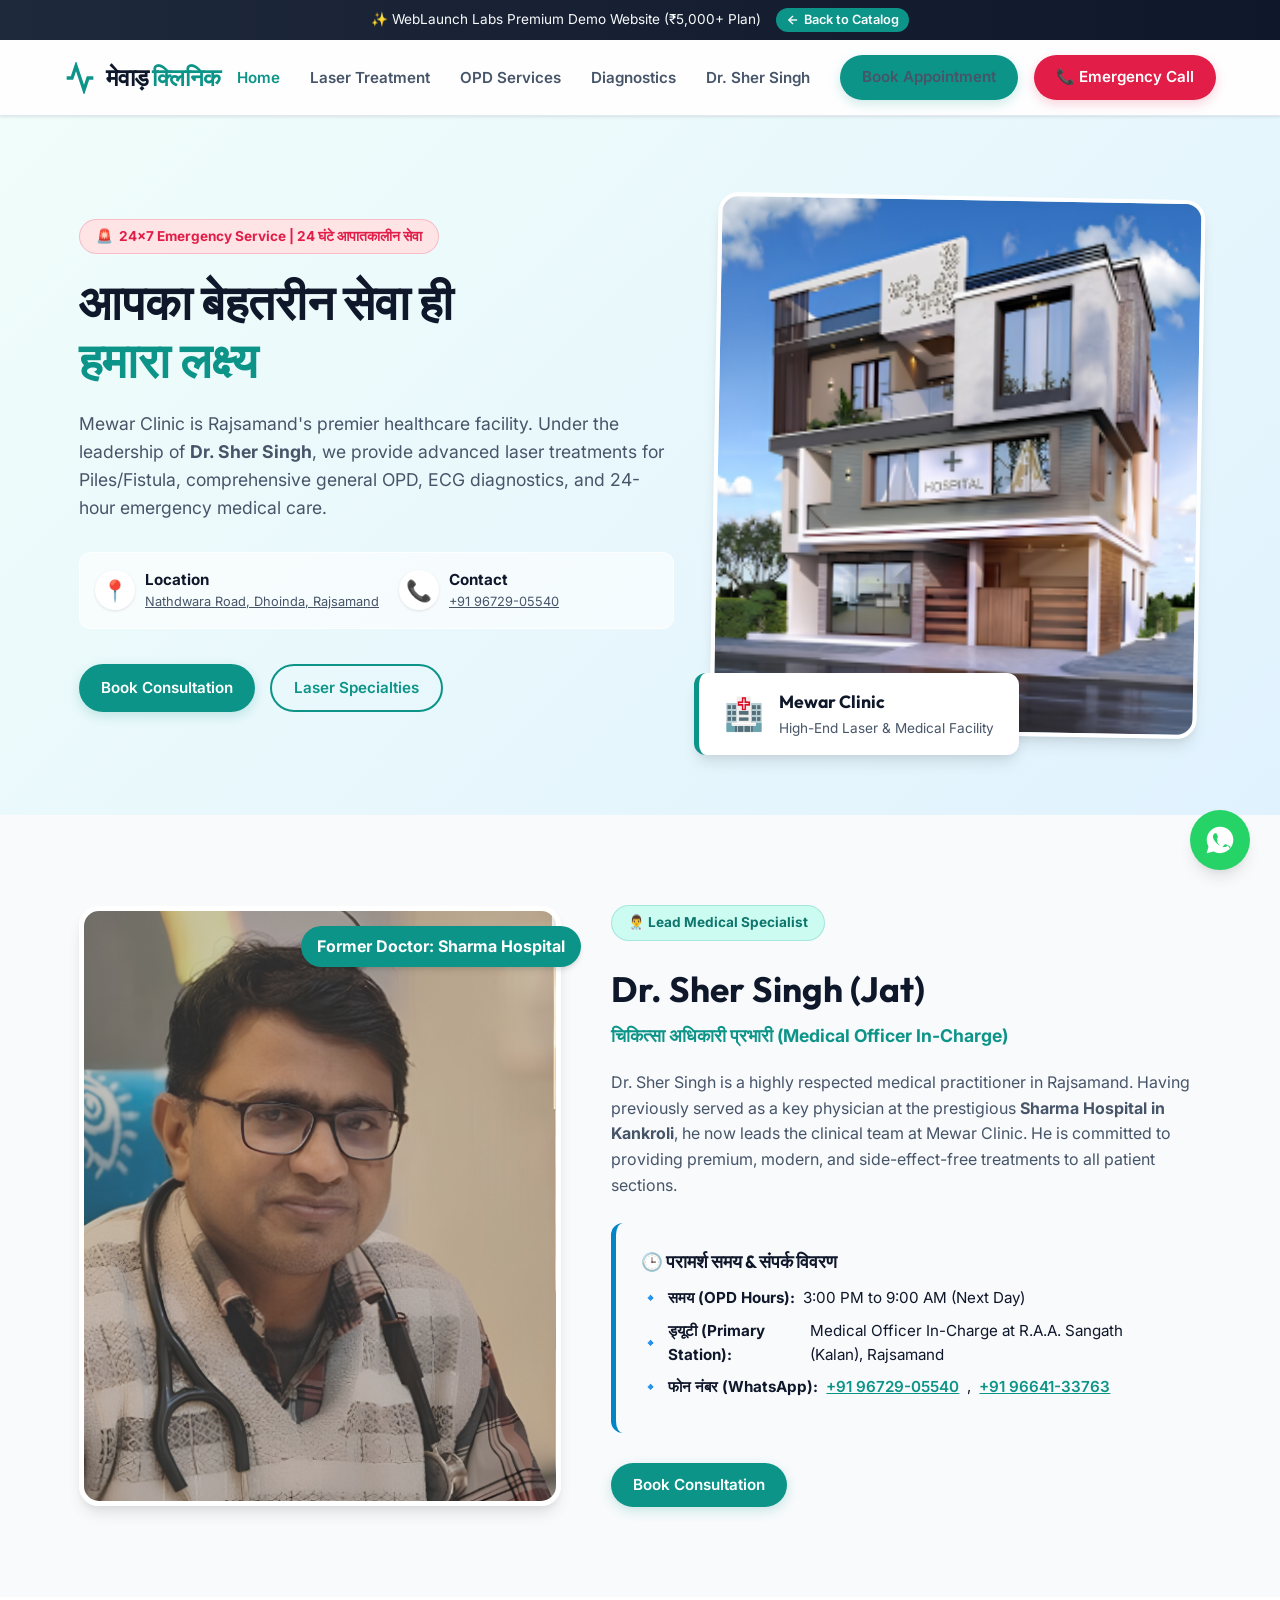
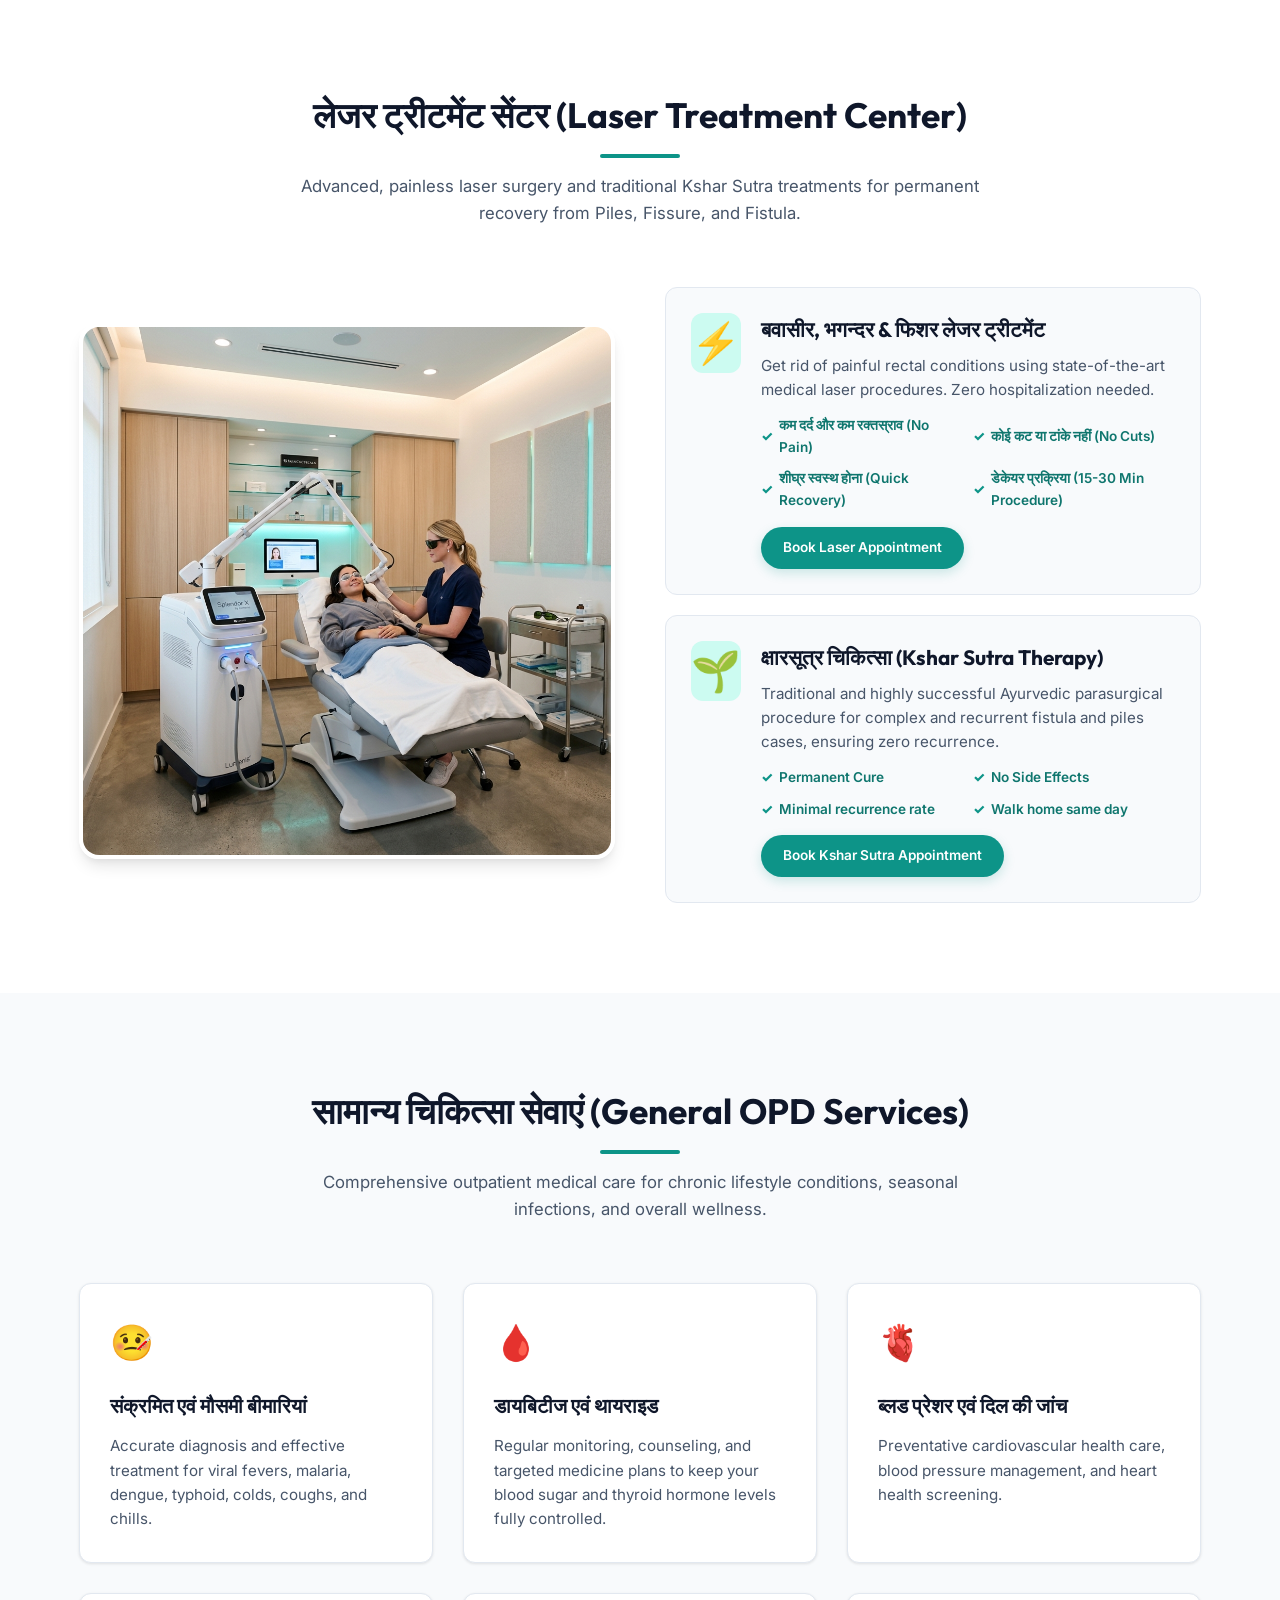
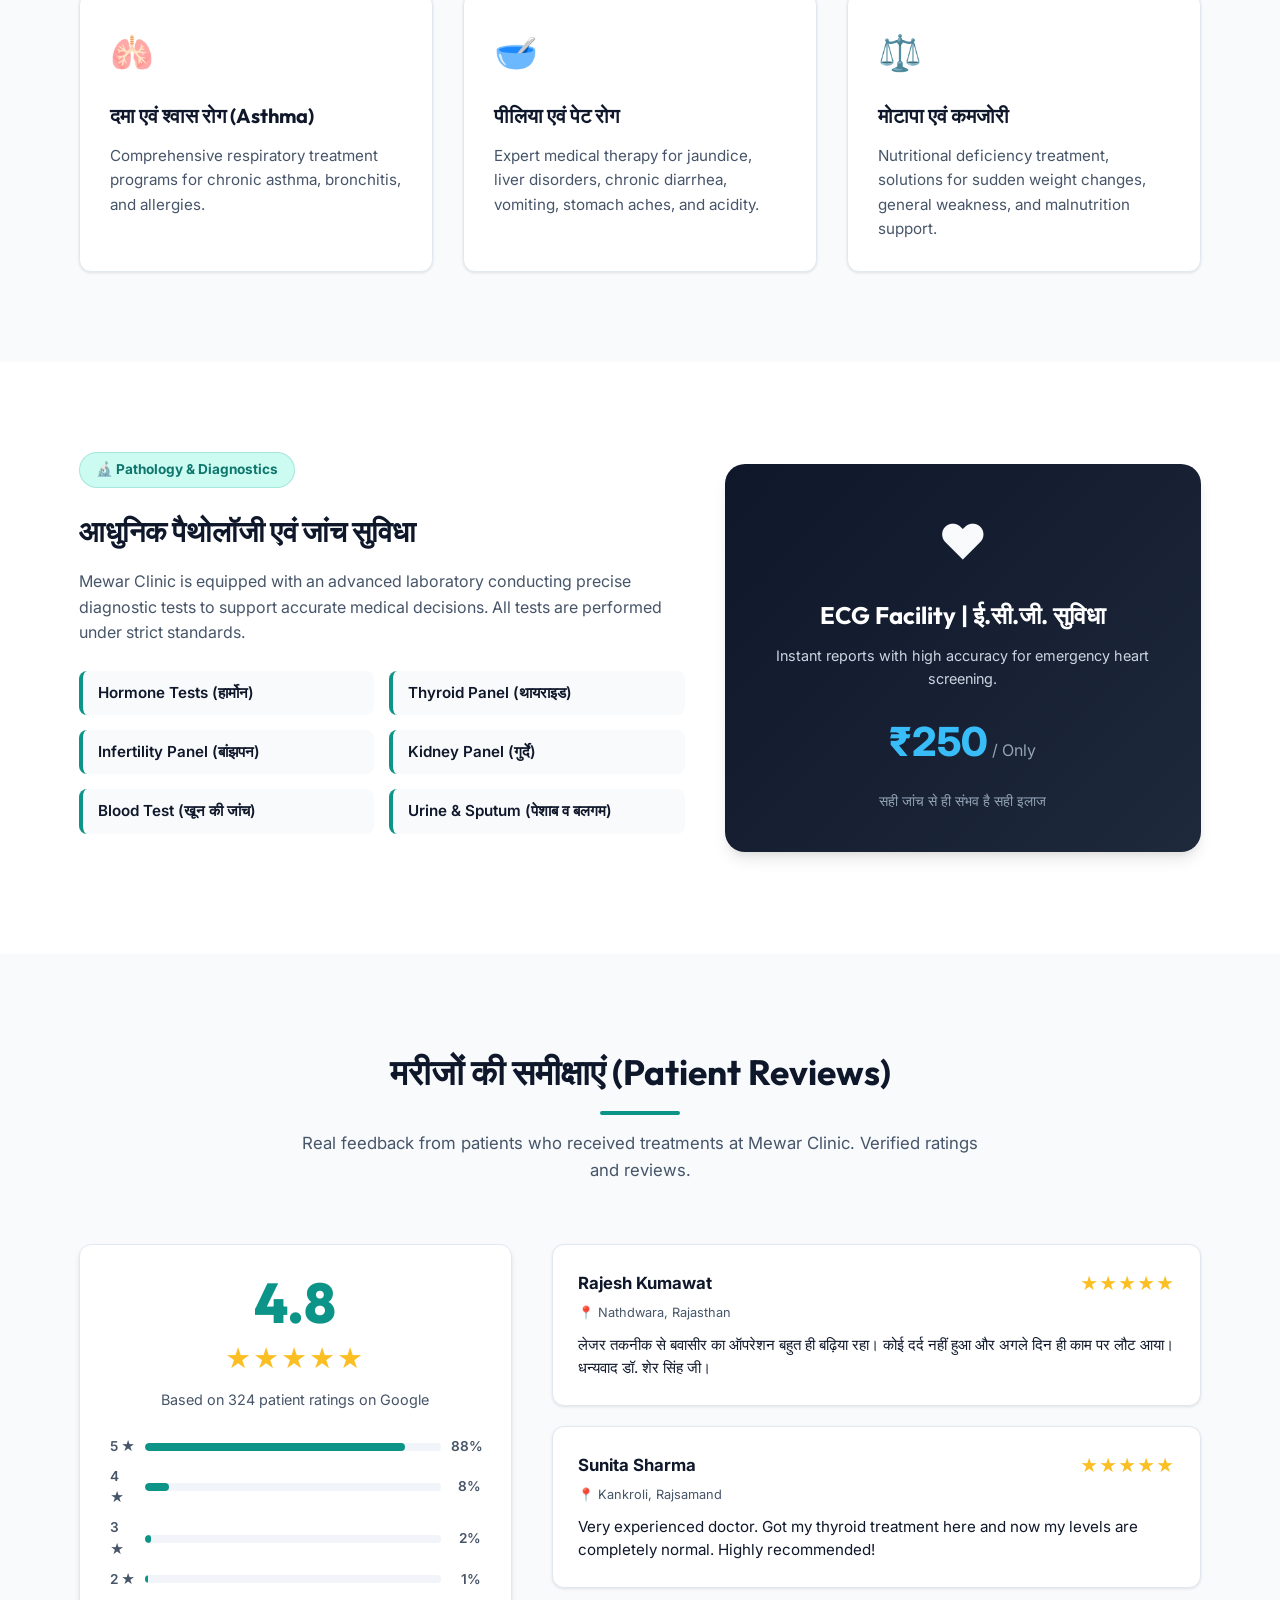
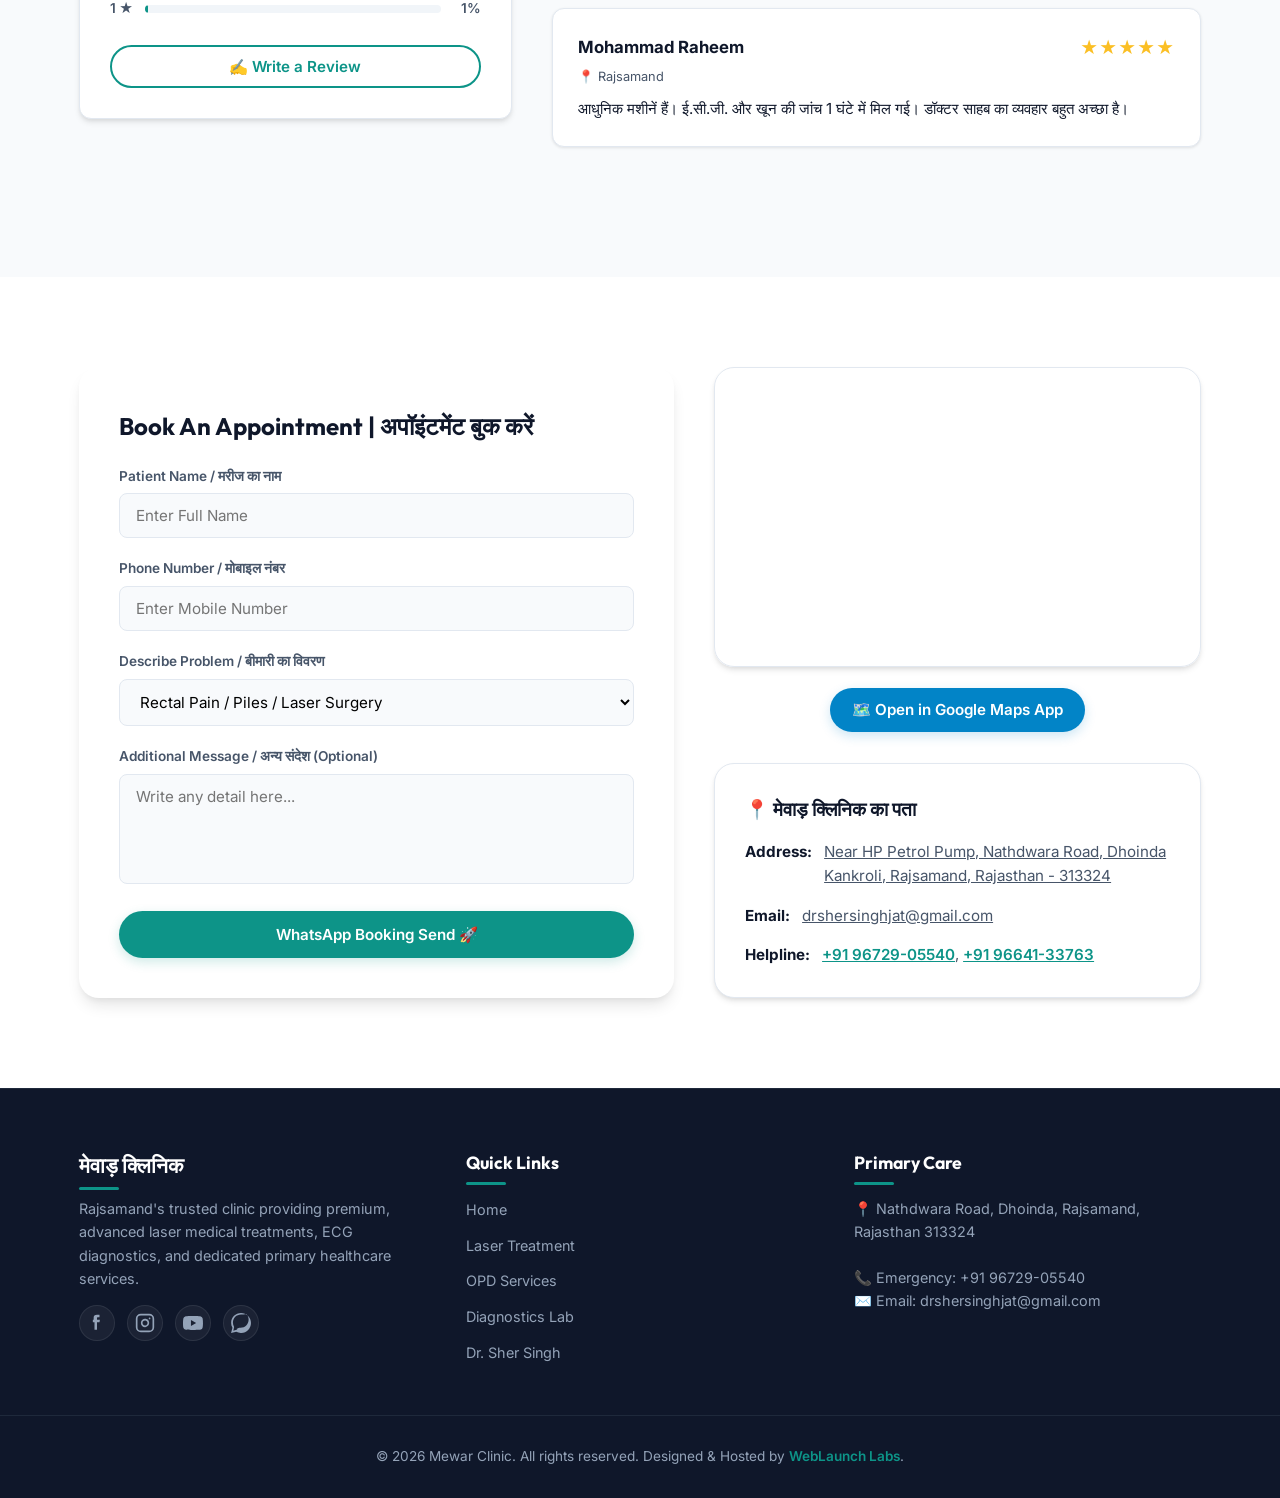
==== commit 9d0edab6: "Upgrade reviews metrics, social links and local schema" ====
--- a/demos/mewar-clinic/index.html
+++ b/demos/mewar-clinic/index.html
@@ -28,6 +28,50 @@
       gtag('js', new Date());
       gtag('config', 'G-WWKTD41PLS');
     </script>
+    
+    <!-- SEO Local Business Schema - Integrated for Premium Plan -->
+    <script type="application/ld+json">
+    {
+      "@context": "https://schema.org",
+      "@type": "MedicalClinic",
+      "name": "Mewar Clinic (मेवाड़ क्लिनिक)",
+      "image": "https://texus0075.github.io/weblaunch-demos/demos/mewar-clinic/assets/clinic_hero.png",
+      "@id": "https://texus0075.github.io/weblaunch-demos/demos/mewar-clinic/",
+      "url": "https://texus0075.github.io/weblaunch-demos/demos/mewar-clinic/",
+      "telephone": "+919672905540",
+      "priceRange": "₹250 - ₹5000",
+      "address": {
+        "@type": "PostalAddress",
+        "streetAddress": "Near HP Petrol Pump, Nathdwara Road, Dhoinda Kankroli",
+        "addressLocality": "Rajsamand",
+        "addressRegion": "Rajasthan",
+        "postalCode": "313324",
+        "addressCountry": "IN"
+      },
+      "geo": {
+        "@type": "GeoCoordinates",
+        "latitude": 25.0444067,
+        "longitude": 73.87701
+      },
+      "openingHoursSpecification": {
+        "@type": "OpeningHoursSpecification",
+        "dayOfWeek": [
+          "Monday",
+          "Tuesday",
+          "Wednesday",
+          "Thursday",
+          "Friday",
+          "Saturday",
+          "Sunday"
+        ],
+        "opens": "00:00",
+        "closes": "23:59"
+      },
+      "sameAs": [
+        "https://maps.app.goo.gl/G6PMLMfxPzQQ2zvZ6"
+      ]
+    }
+    </script>
 </head>
 <body>
 
@@ -277,20 +321,20 @@
             <div class="reviews-dashboard-grid">
                 <!-- Rating stats card -->
                 <div class="rating-summary-card">
-                    <div class="summary-score">4.9</div>
+                    <div class="summary-score">4.8</div>
                     <div class="summary-stars">★★★★★</div>
-                    <p class="summary-count">Based on 145+ reviews on Google</p>
+                    <p class="summary-count">Based on 324 patient ratings on Google</p>
                     
                     <div class="progress-bars-container">
                         <div class="progress-row">
                             <span class="star-label">5 ★</span>
-                            <div class="progress-bg"><div class="progress-fill" style="width: 92%;"></div></div>
-                            <span class="progress-pct">92%</span>
+                            <div class="progress-bg"><div class="progress-fill" style="width: 88%;"></div></div>
+                            <span class="progress-pct">88%</span>
                         </div>
                         <div class="progress-row">
                             <span class="star-label">4 ★</span>
-                            <div class="progress-bg"><div class="progress-fill" style="width: 6%;"></div></div>
-                            <span class="progress-pct">6%</span>
+                            <div class="progress-bg"><div class="progress-fill" style="width: 8%;"></div></div>
+                            <span class="progress-pct">8%</span>
                         </div>
                         <div class="progress-row">
                             <span class="star-label">3 ★</span>
@@ -299,13 +343,13 @@
                         </div>
                         <div class="progress-row">
                             <span class="star-label">2 ★</span>
-                            <div class="progress-bg"><div class="progress-fill" style="style: width: 0%;"></div></div>
-                            <span class="progress-pct">0%</span>
+                            <div class="progress-bg"><div class="progress-fill" style="width: 1%;"></div></div>
+                            <span class="progress-pct">1%</span>
                         </div>
                         <div class="progress-row">
                             <span class="star-label">1 ★</span>
-                            <div class="progress-bg"><div class="progress-fill" style="style: width: 0%;"></div></div>
-                            <span class="progress-pct">0%</span>
+                            <div class="progress-bg"><div class="progress-fill" style="width: 1%;"></div></div>
+                            <span class="progress-pct">1%</span>
                         </div>
                     </div>
                     
@@ -454,8 +498,22 @@
     <footer>
         <div class="container footer-grid">
             <div class="footer-col">
-                <h4 style="color: white; font-family: var(--font-outfit); font-weight: 800; font-size: 1.3rem; margin-bottom: 15px;">মেवाड़ <span>क्लिनिक</span></h4>
+                <h4 style="color: white; font-family: var(--font-outfit); font-weight: 800; font-size: 1.3rem; margin-bottom: 15px;">मेवाड़ <span>क्लिनिक</span></h4>
                 <p>Rajsamand's trusted clinic providing premium, advanced laser medical treatments, ECG diagnostics, and dedicated primary healthcare services.</p>
+                <div class="footer-social-links">
+                    <a href="https://facebook.com" target="_blank" class="social-icon" aria-label="Facebook">
+                        <svg width="20" height="20" viewBox="0 0 24 24" fill="currentColor"><path d="M9 8H7v3h2v9h3v-9h3l.5-3H12V6c0-.88.39-1 1-1h2V2h-3c-2.9 0-4 1.5-4 3.5V8z"/></svg>
+                    </a>
+                    <a href="https://instagram.com" target="_blank" class="social-icon" aria-label="Instagram">
+                        <svg width="20" height="20" viewBox="0 0 24 24" fill="none" stroke="currentColor" stroke-width="2" stroke-linecap="round" stroke-linejoin="round"><rect x="2" y="2" width="20" height="20" rx="5" ry="5"/><path d="M16 11.37A4 4 0 1 1 12.63 8 4 4 0 0 1 16 11.37z"/><line x1="17.5" y1="6.5" x2="17.51" y2="6.5"/></svg>
+                    </a>
+                    <a href="https://youtube.com" target="_blank" class="social-icon" aria-label="YouTube">
+                        <svg width="20" height="20" viewBox="0 0 24 24" fill="currentColor"><path d="M23.498 6.163a3.003 3.003 0 0 0-2.11-2.11C19.517 3.545 12 3.545 12 3.545s-7.517 0-9.388.508a3.003 3.003 0 0 0-2.11 2.11C0 8.033 0 12 0 12s0 3.967.502 5.837a3.003 3.003 0 0 0 2.11 2.11c1.871.508 9.388.508 9.388.508s7.517 0 9.388-.508a3.003 3.003 0 0 0 2.11-2.11c.502-1.87.502-5.837.502-5.837s0-3.967-.502-5.837zM9.545 15.568V8.432L15.818 12l-6.273 3.568z"/></svg>
+                    </a>
+                    <a href="https://wa.me/919672905540" target="_blank" class="social-icon" aria-label="WhatsApp">
+                        <svg width="20" height="20" viewBox="0 0 24 24" fill="currentColor"><path d="M.057 24l1.687-6.163c-1.041-1.804-1.588-3.849-1.587-5.946C.06 5.348 5.397.01 12.008.01c3.202.001 6.212 1.246 8.477 3.514 2.266 2.268 3.507 5.28 3.505 8.484-.004 6.657-5.34 11.997-11.953 11.997-2.005-.001-3.973-.502-5.724-1.457L0 24zm6.59-4.846c1.6-1.12 3.328-1.578 4.792-1.578h.005c5.385 0 9.697-4.316 9.699-9.62.002-2.569-1.002-4.985-2.827-6.81C16.5 1.8 14.07 1.8 12.01 1.8c-5.388 0-9.702 4.318-9.704 9.624-.001 1.884.493 3.722 1.431 5.334L2.83 21.17l4.817-1.262-.998-.755z"/></svg>
+                    </a>
+                </div>
             </div>
             <div class="footer-col">
                 <h4>Quick Links</h4>
@@ -520,6 +578,25 @@
 
         // Review Form functions
         var selectedStars = 5;
+        var totalReviews = 324;
+        var starCounts = { 5: 285, 4: 26, 3: 6, 2: 4, 1: 3 };
+
+        function updateRatingUI() {
+            var score = ((5*starCounts[5] + 4*starCounts[4] + 3*starCounts[3] + 2*starCounts[2] + 1*starCounts[1]) / totalReviews).toFixed(1);
+            document.querySelector(".summary-score").innerText = score;
+            document.querySelector(".summary-count").innerText = "Based on " + totalReviews + " patient ratings on Google";
+            
+            // Update percentage fills
+            for (var r = 1; r <= 5; r++) {
+                var pct = Math.round((starCounts[r] / totalReviews) * 100);
+                var row = document.querySelectorAll(".progress-row")[5 - r];
+                if (row) {
+                    row.querySelector(".progress-fill").style.width = pct + "%";
+                    row.querySelector(".progress-pct").innerText = pct + "%";
+                }
+            }
+        }
+
         function toggleReviewForm() {
             var card = document.getElementById("reviewFormCard");
             card.style.display = card.style.display === "none" ? "block" : "none";
@@ -566,6 +643,11 @@
             var feed = document.getElementById("patientReviewsList");
             feed.insertBefore(card, feed.firstChild);
             
+            // Update stats
+            totalReviews++;
+            starCounts[selectedStars]++;
+            updateRatingUI();
+            
             // Reset and Close
             document.getElementById("patientReviewForm").reset();
             setFormStars(5);
--- a/demos/mewar-clinic/style.css
+++ b/demos/mewar-clinic/style.css
@@ -1185,3 +1185,30 @@
         grid-template-columns: 1fr;
     }
 }
+
+/* FOOTER SOCIAL ICONS */
+.footer-social-links {
+    display: flex;
+    gap: 12px;
+    margin-top: 15px;
+}
+
+.social-icon {
+    display: inline-flex;
+    align-items: center;
+    justify-content: center;
+    width: 36px;
+    height: 36px;
+    border-radius: 50%;
+    background: rgba(255, 255, 255, 0.05);
+    color: #94a3b8;
+    transition: all 0.3s ease;
+    border: 1px solid rgba(255, 255, 255, 0.08);
+}
+
+.social-icon:hover {
+    background: var(--primary);
+    color: white;
+    transform: translateY(-3px);
+    box-shadow: 0 4px 12px rgba(13, 148, 136, 0.25);
+}
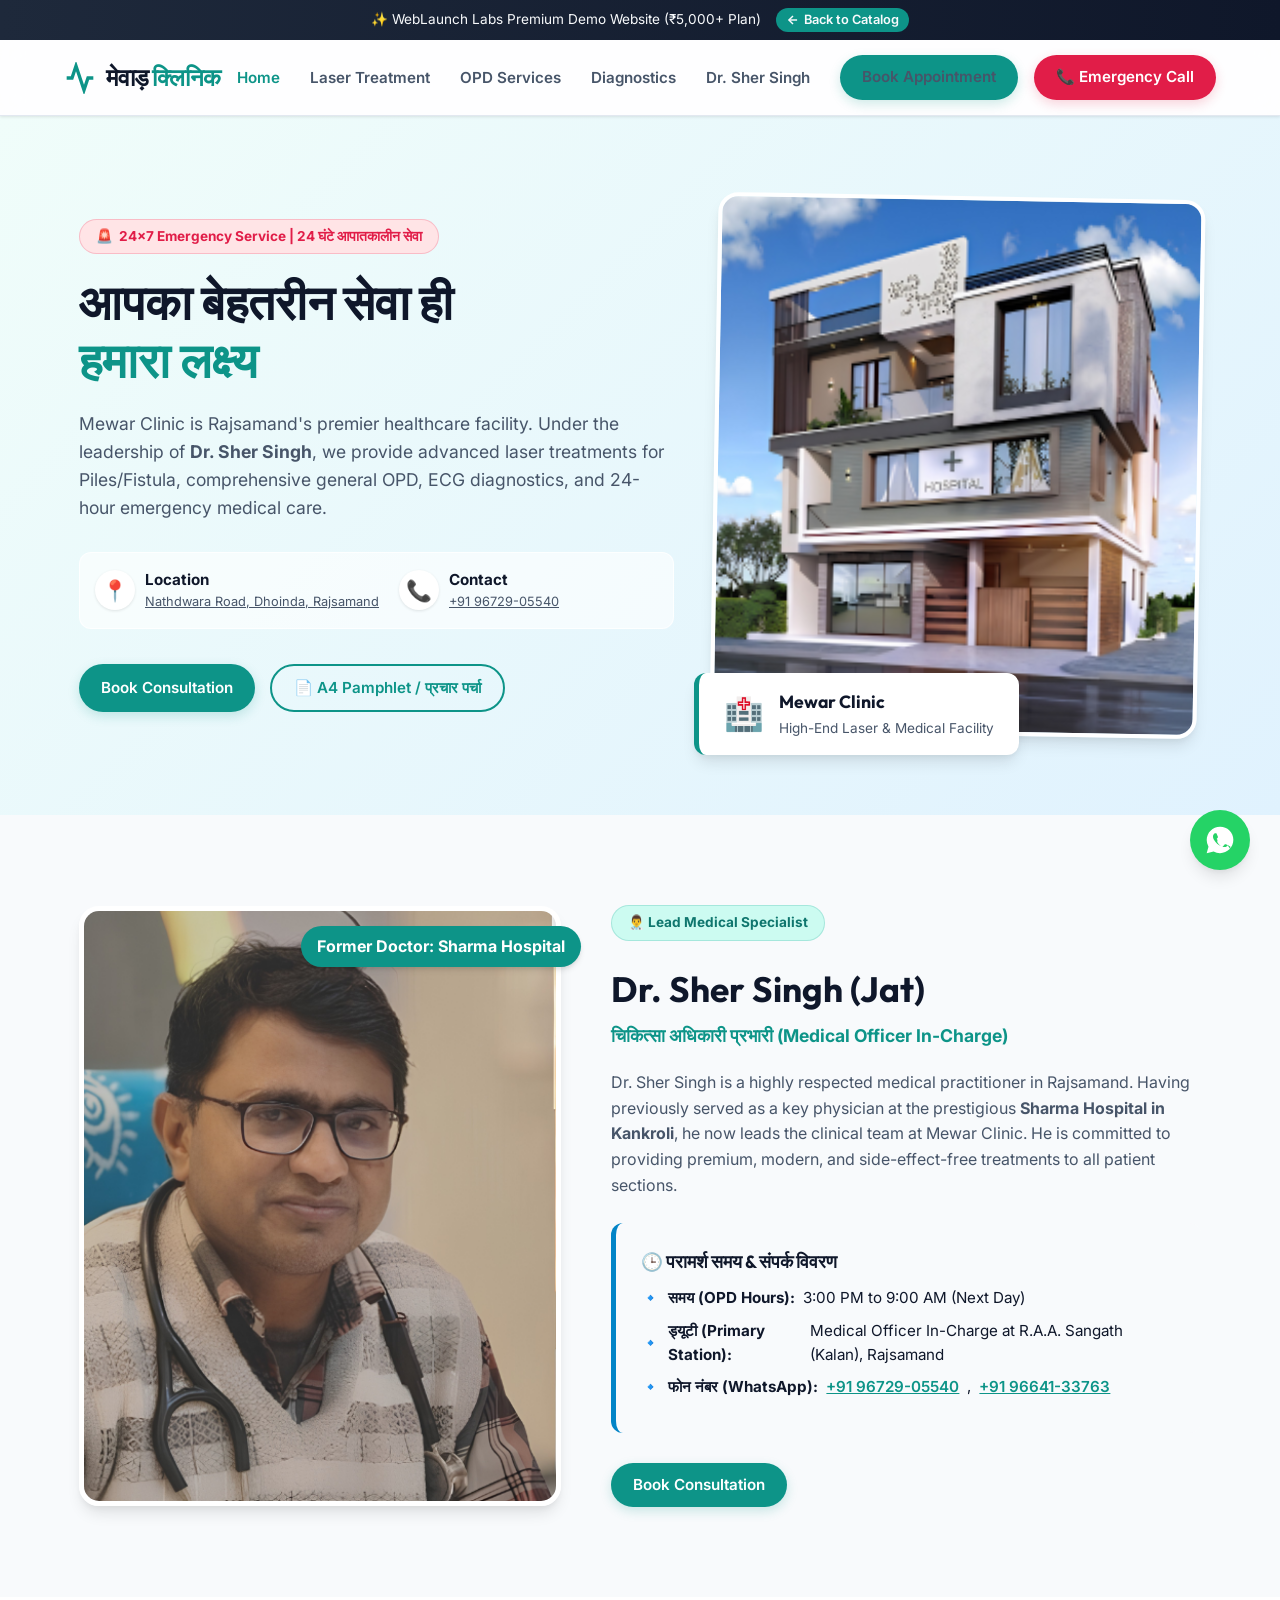
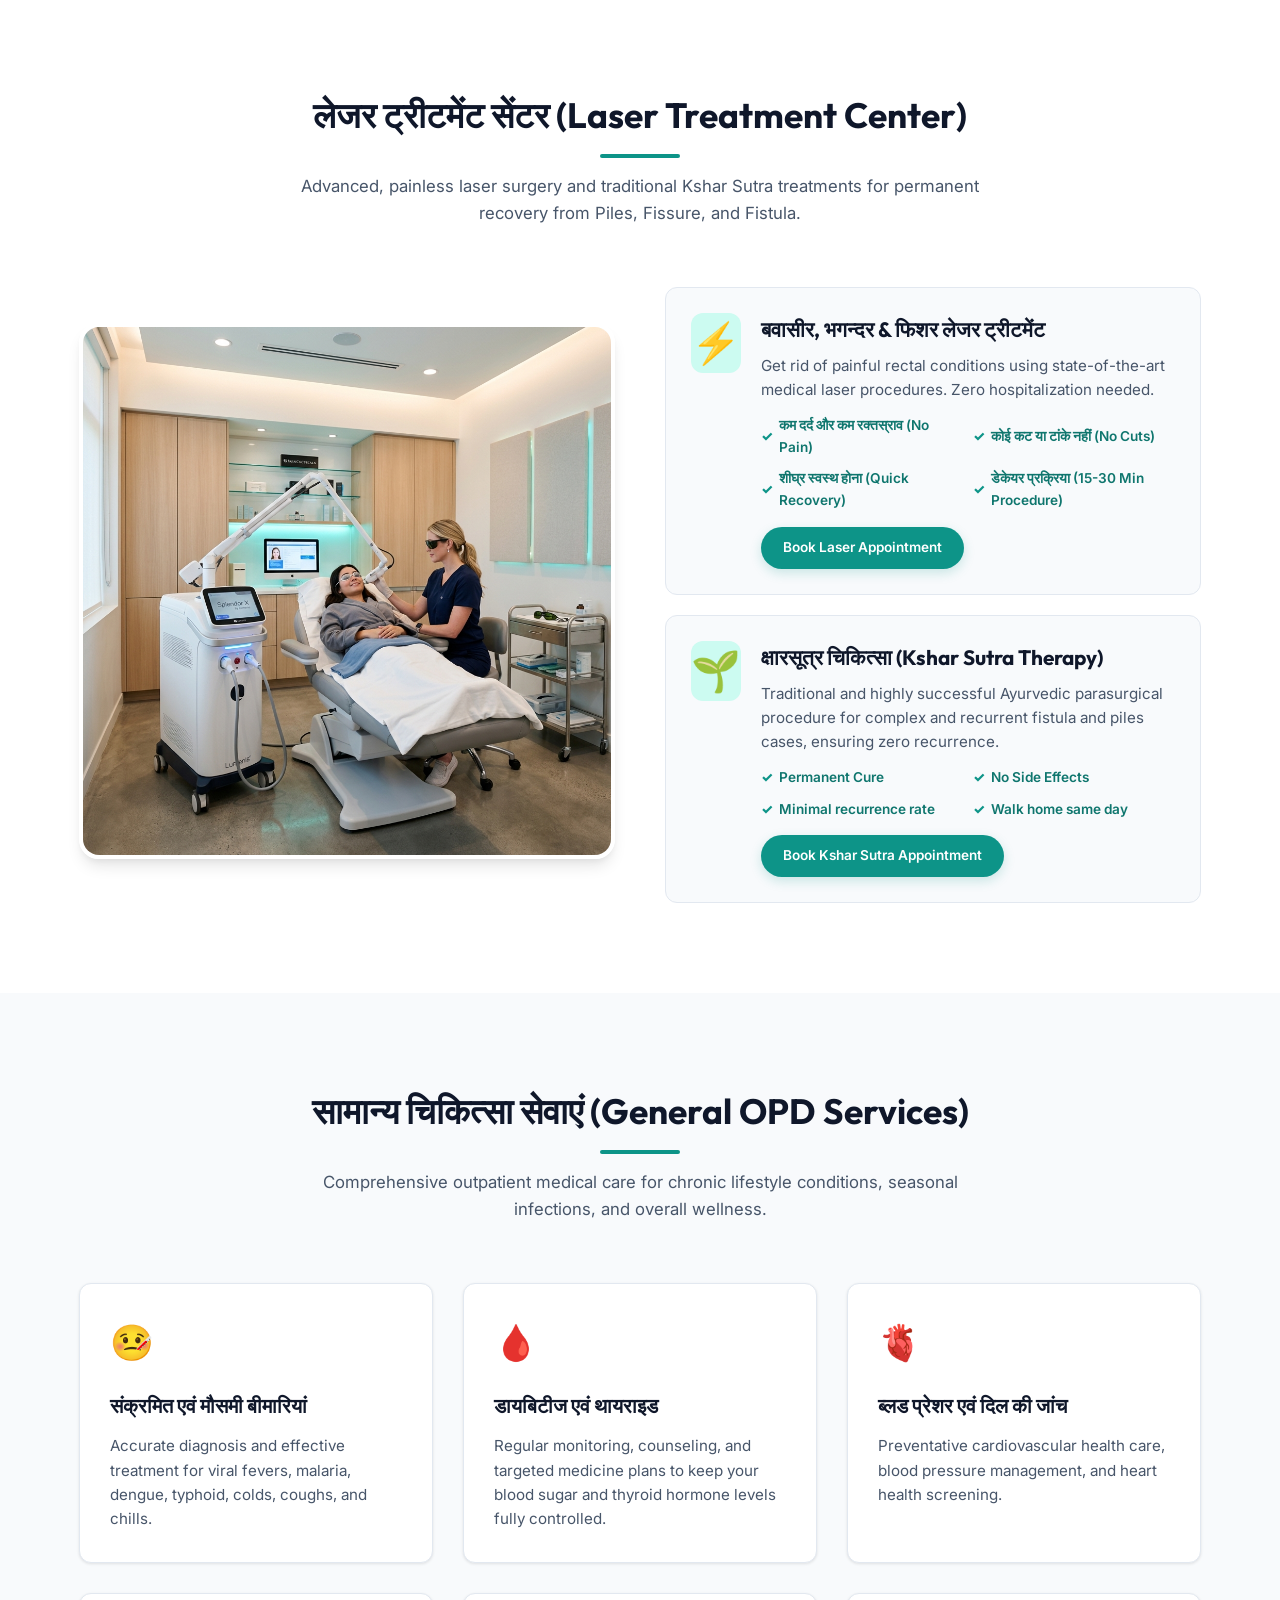
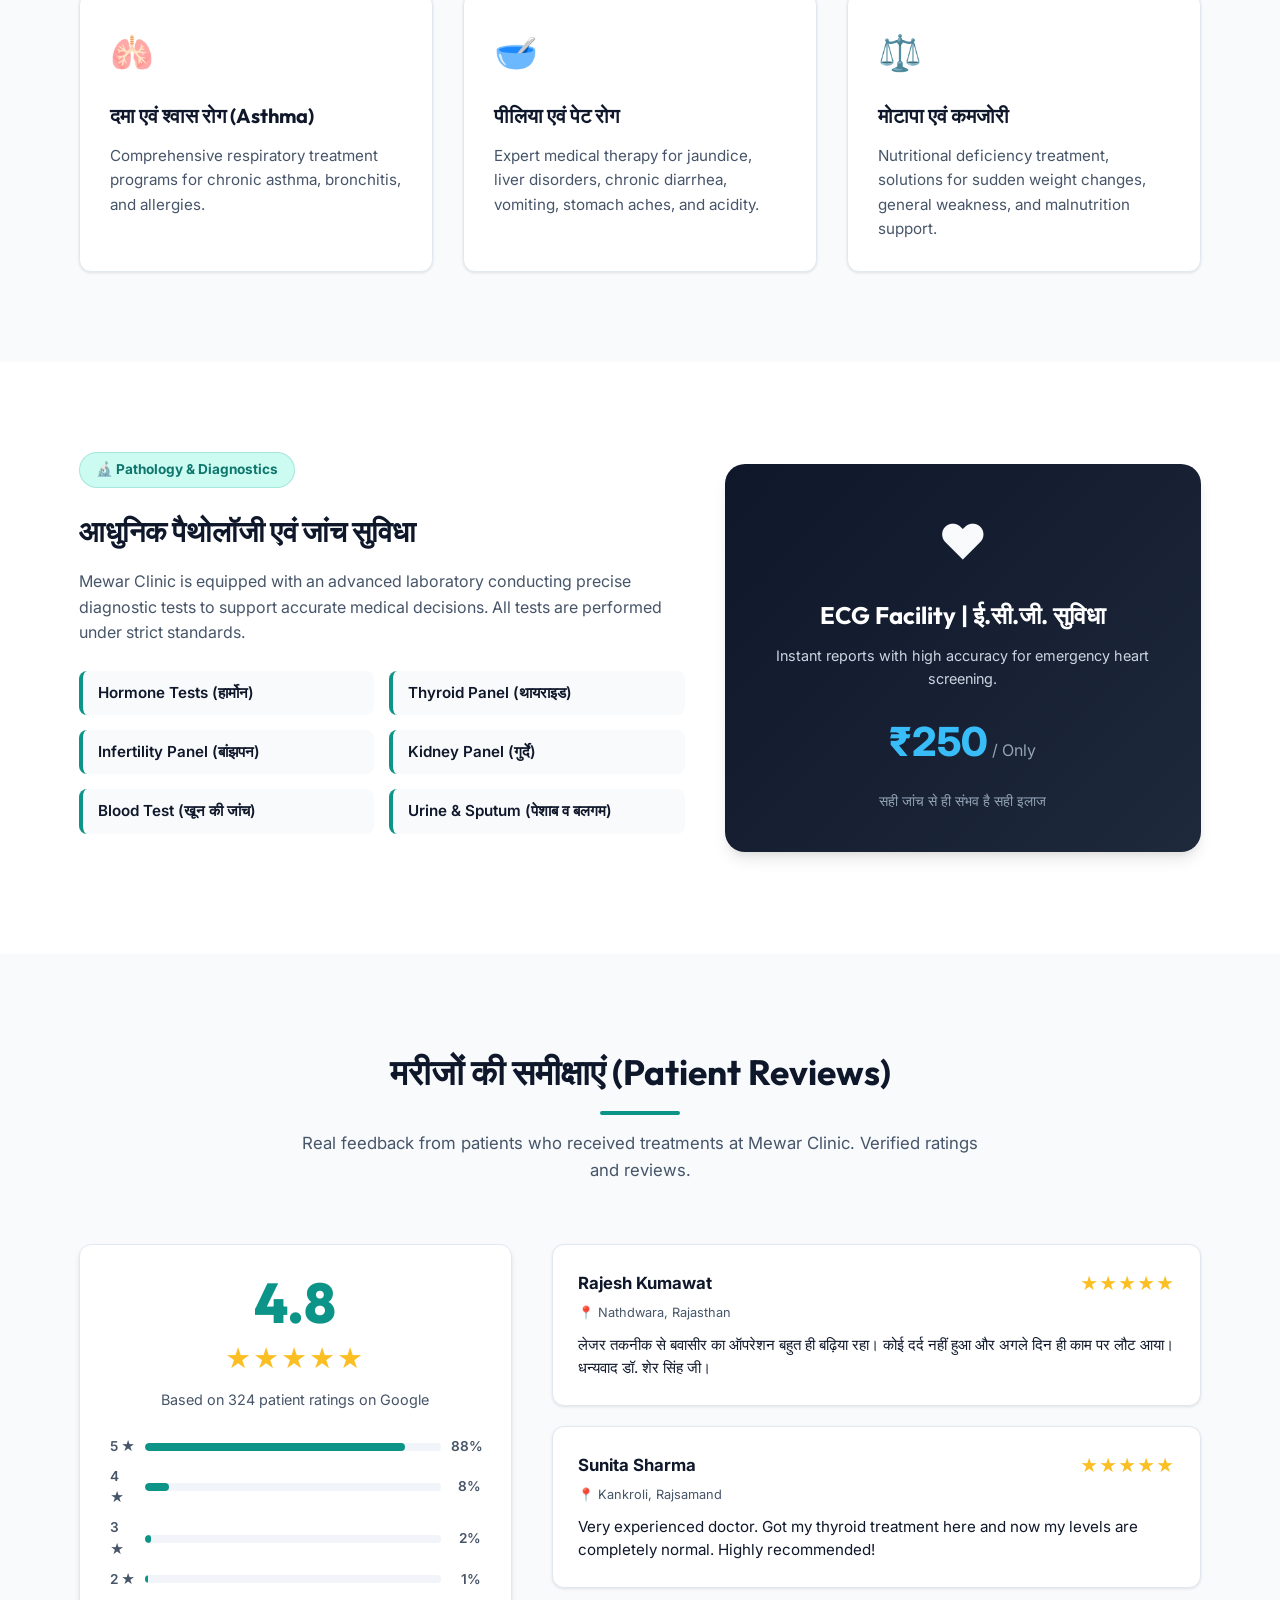
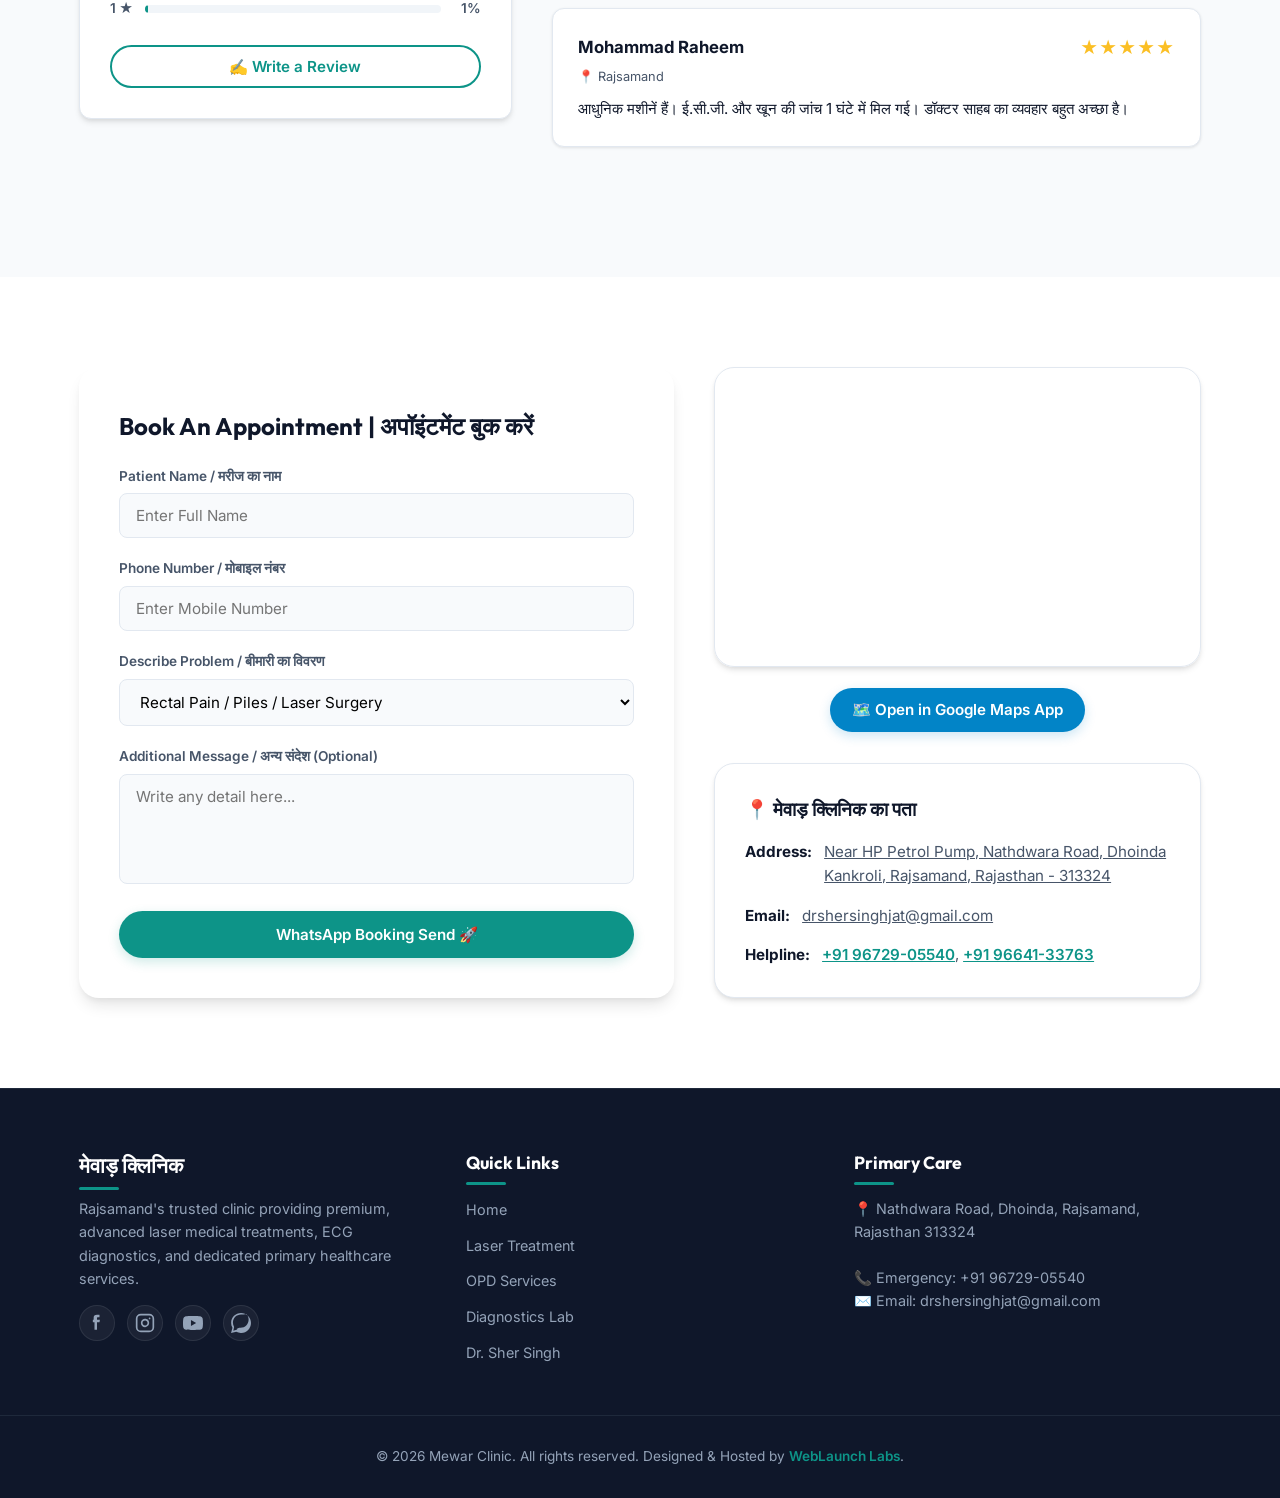
==== commit edaeb023: "Add printable A4 flyer page for client" ====
--- a/demos/mewar-clinic/index.html
+++ b/demos/mewar-clinic/index.html
@@ -134,7 +134,7 @@
 
                 <div class="hero-btns">
                     <a href="#contact" class="btn btn-primary">Book Consultation</a>
-                    <a href="#laser-center" class="btn btn-outline">Laser Specialties</a>
+                    <a href="flyer.html" target="_blank" class="btn btn-outline">📄 A4 Pamphlet / प्रचार पर्चा</a>
                 </div>
             </div>
             
